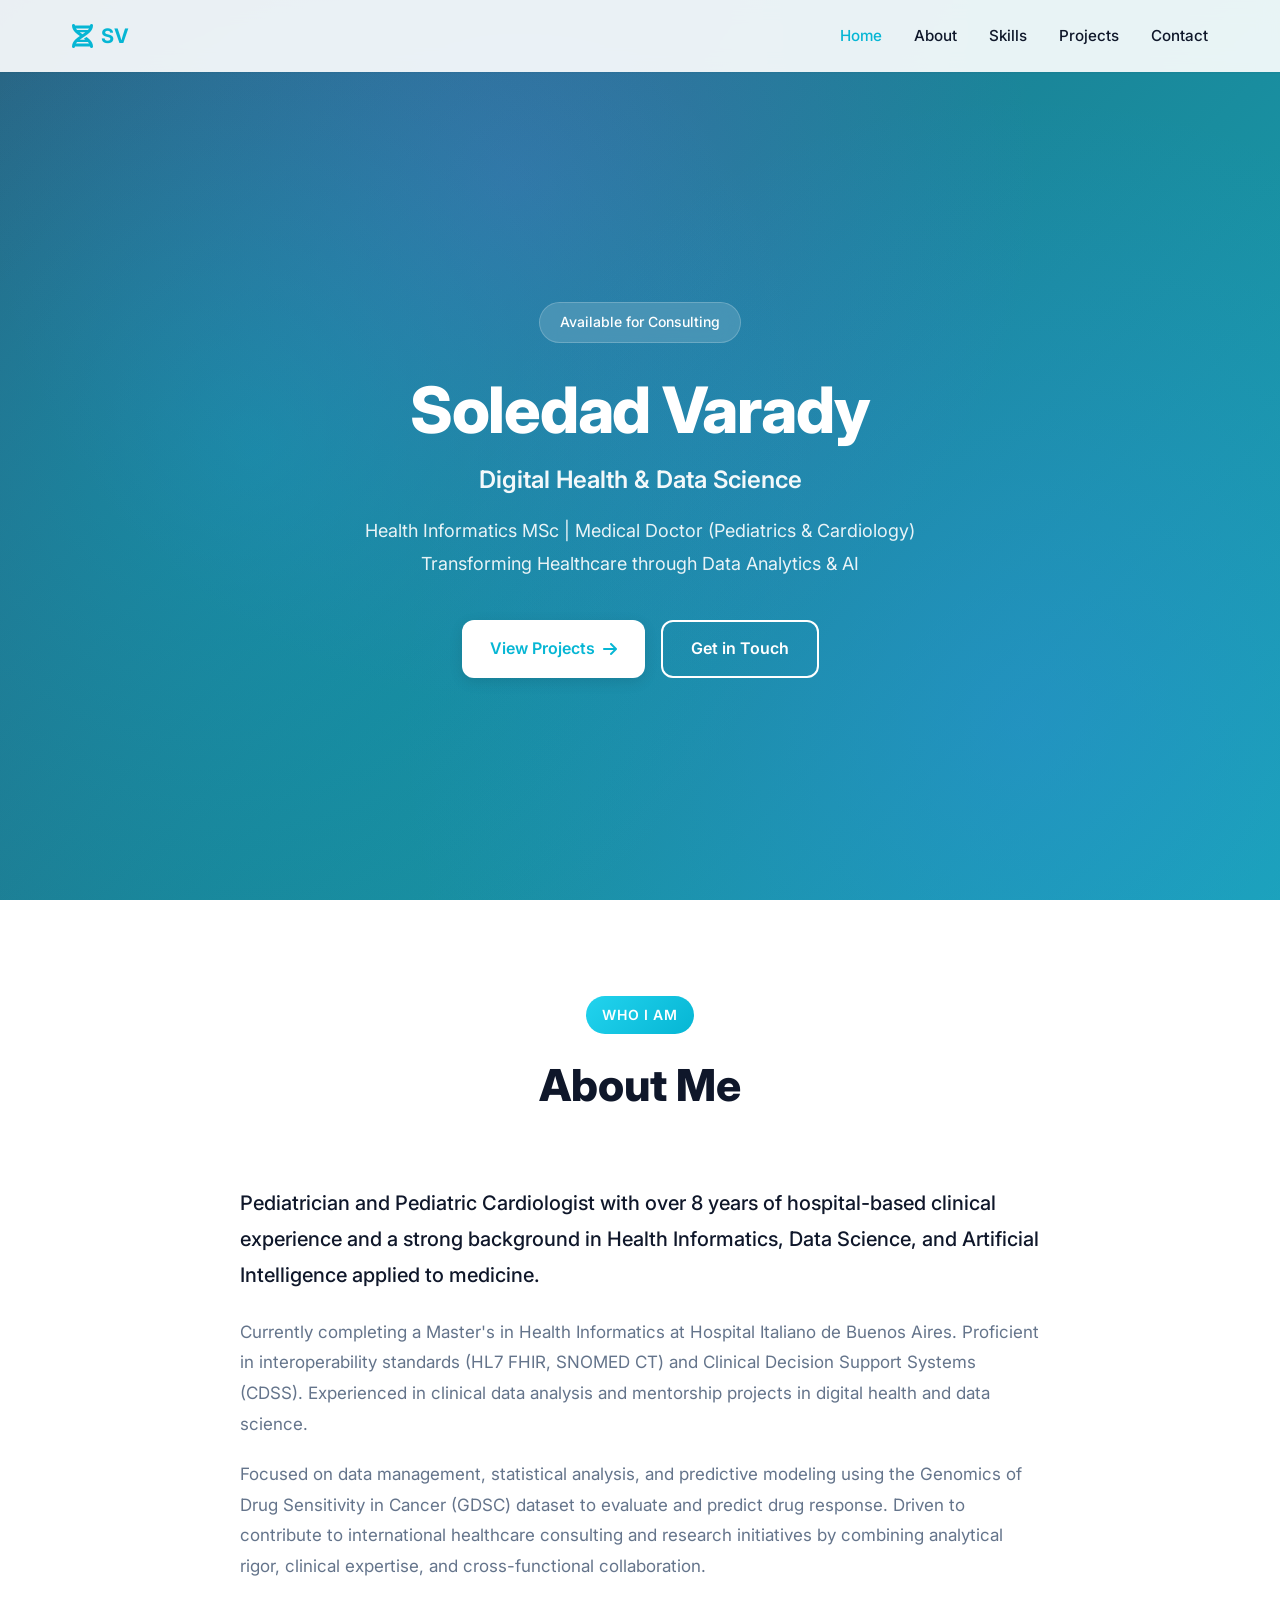
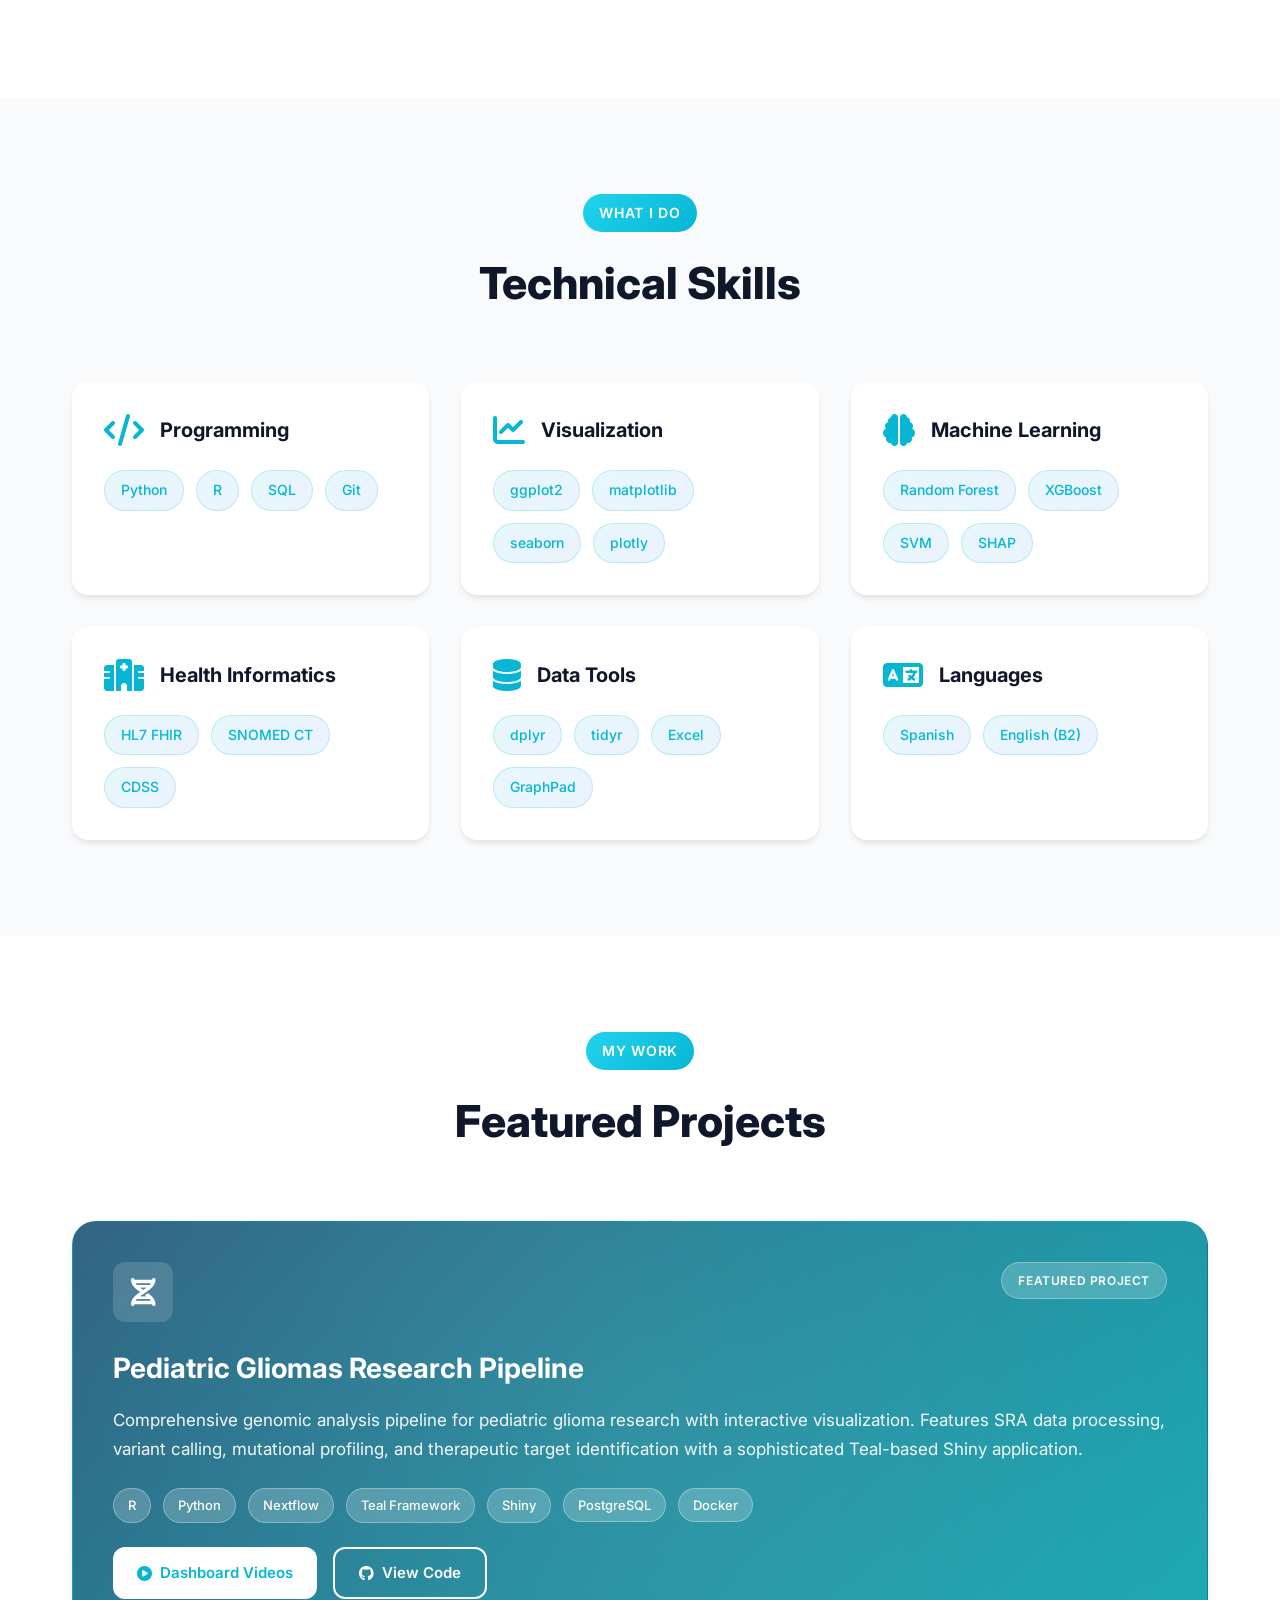
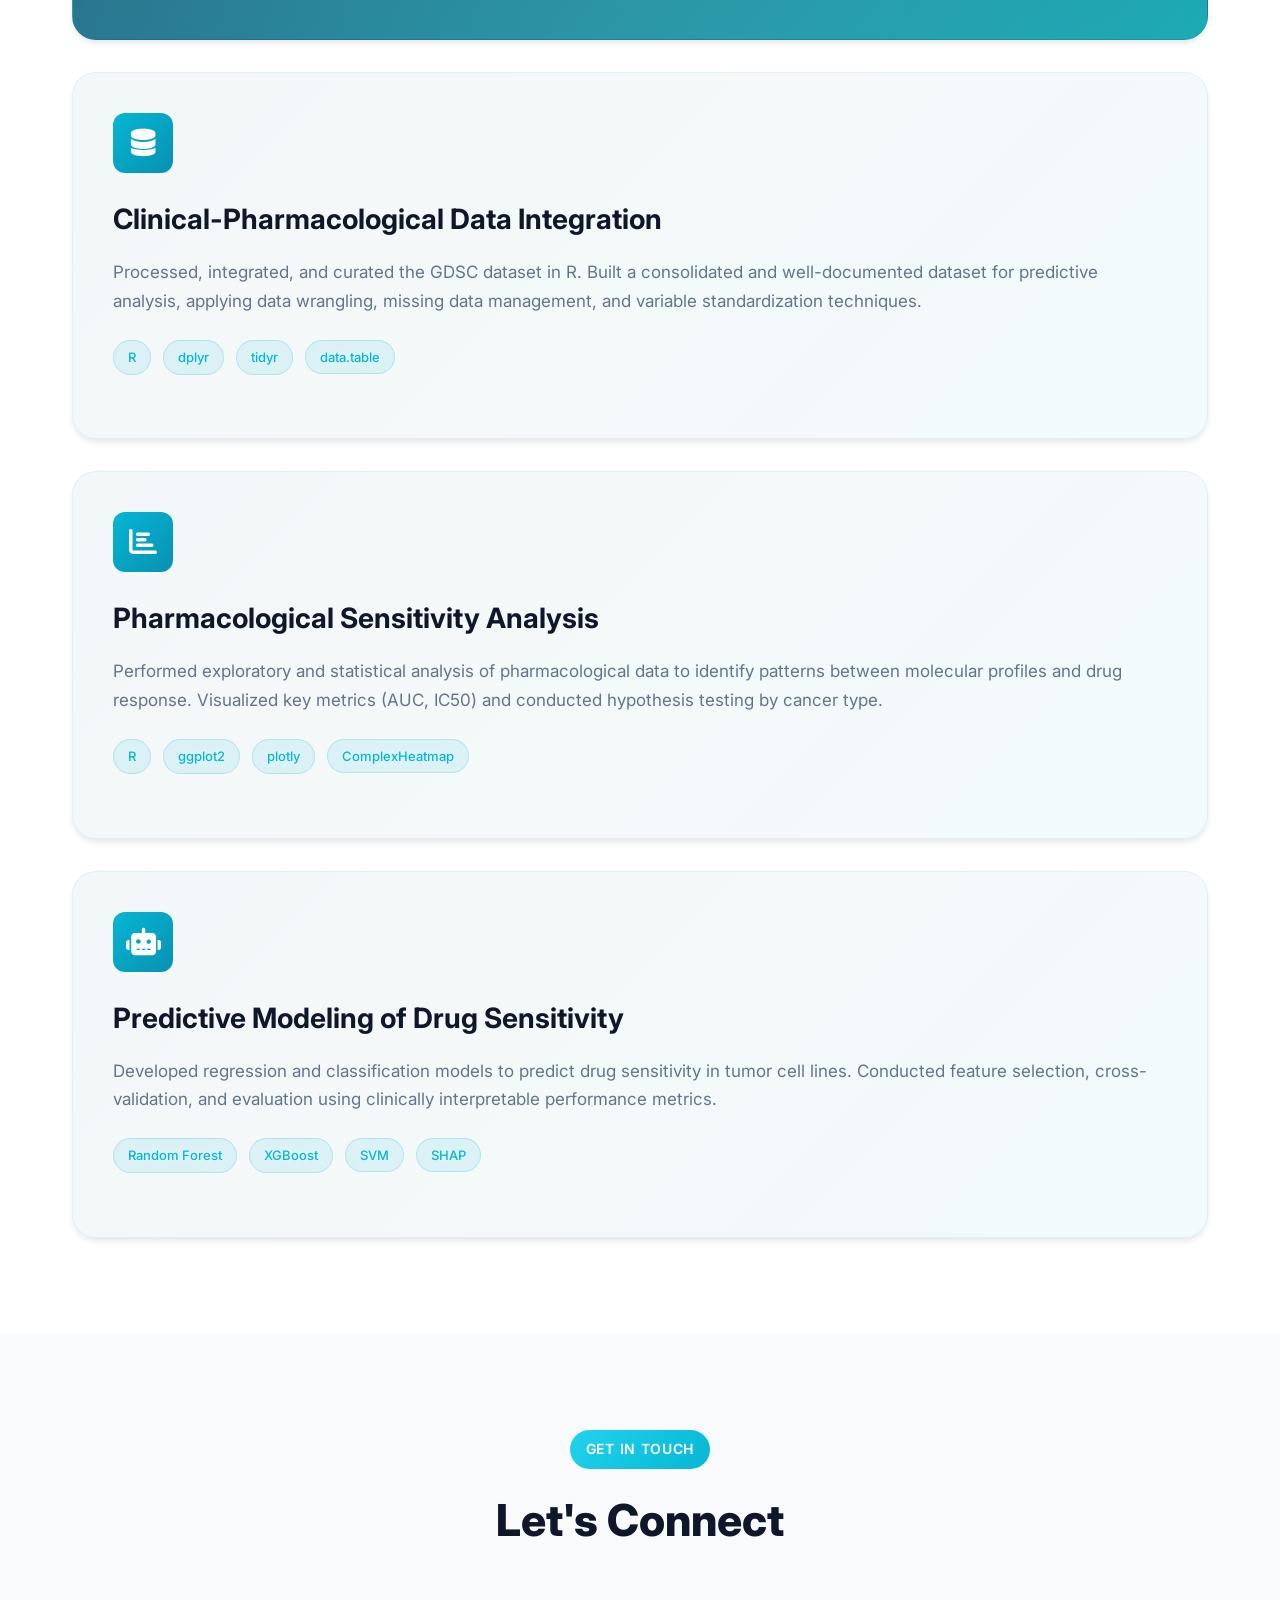
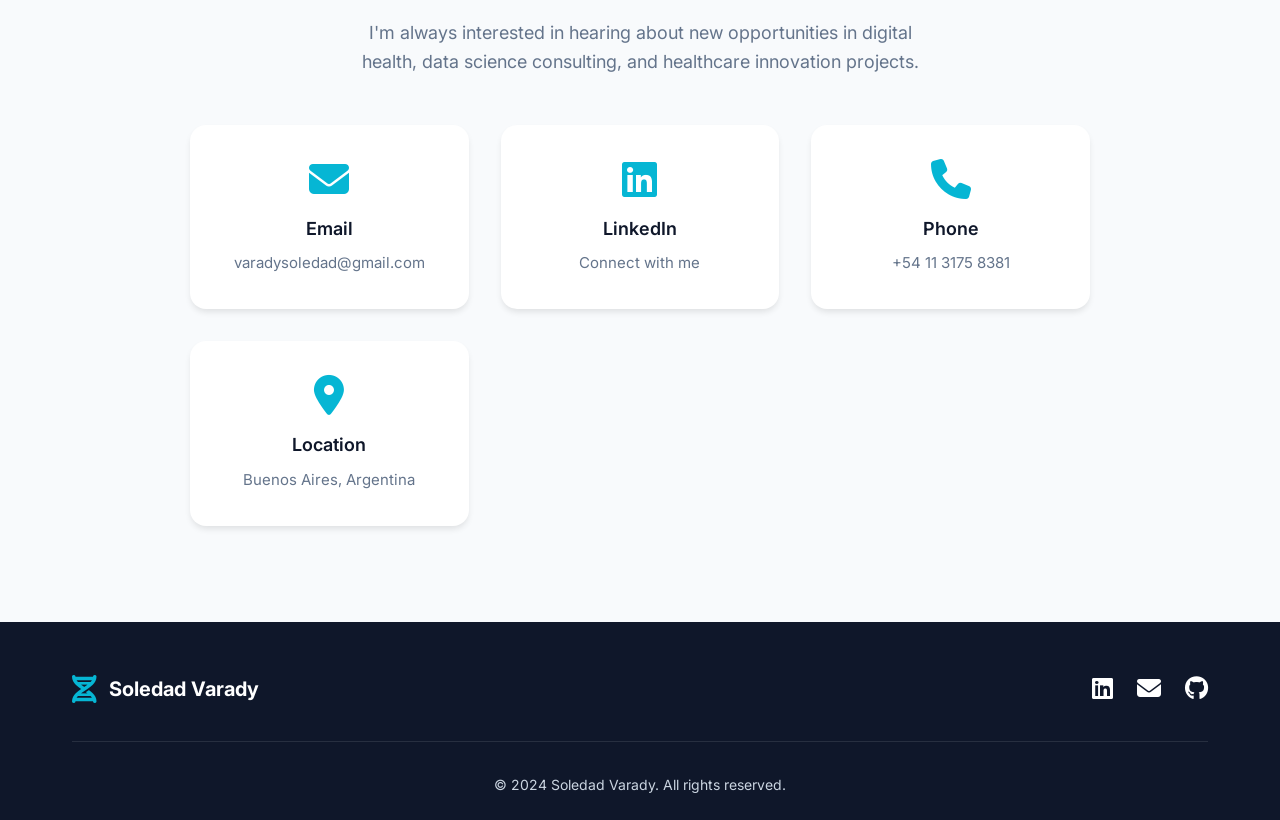
==== index.html @ b9ec0b23 "Add files via upload" ====
<!DOCTYPE html>
<html lang="es">
<head>
    <meta charset="UTF-8">
    <meta name="viewport" content="width=device-width, initial-scale=1.0">
    <title>Soledad Varady - Digital Health & Data Science</title>
    <link rel="stylesheet" href="styles.css">
    <link rel="stylesheet" href="https://cdnjs.cloudflare.com/ajax/libs/font-awesome/6.4.0/css/all.min.css">
    <link rel="preconnect" href="https://fonts.googleapis.com">
    <link rel="preconnect" href="https://fonts.gstatic.com" crossorigin>
    <link href="https://fonts.googleapis.com/css2?family=Inter:wght@300;400;500;600;700;800&display=swap" rel="stylesheet">
</head>
<body>
    <!-- Navigation -->
    <nav class="navbar">
        <div class="container">
            <div class="nav-brand">
                <i class="fas fa-dna"></i>
                <span>SV</span>
            </div>
            <div class="nav-menu">
                <a href="#home">Home</a>
                <a href="#about">About</a>
                <a href="#skills">Skills</a>
                <a href="#projects">Projects</a>
                <a href="#contact">Contact</a>
            </div>
        </div>
    </nav>

    <!-- Hero Section -->
    <section id="home" class="hero">
        <div class="hero-background"></div>
        <div class="container">
            <div class="hero-content">
                <div class="hero-badge">
                    <span>Available for Consulting</span>
                </div>
                <h1 class="hero-title">Soledad Varady</h1>
                <h2 class="hero-subtitle">Digital Health & Data Science</h2>
                <p class="hero-description">
                    Health Informatics MSc | Medical Doctor (Pediatrics & Cardiology)<br>
                    Transforming Healthcare through Data Analytics & AI
                </p>
                <div class="hero-buttons">
                    <a href="#projects" class="btn btn-primary">
                        View Projects
                        <i class="fas fa-arrow-right"></i>
                    </a>
                    <a href="#contact" class="btn btn-outline">
                        Get in Touch
                    </a>
                </div>
            </div>
        </div>
    </section>

    <!-- About Section -->
    <section id="about" class="section about-section">
        <div class="container">
            <div class="section-header">
                <span class="section-tag">Who I Am</span>
                <h2 class="section-title">About Me</h2>
            </div>
            <div class="about-content">
                <p class="lead">
                    Pediatrician and Pediatric Cardiologist with over 8 years of hospital-based clinical experience and a strong background in Health Informatics, Data Science, and Artificial Intelligence applied to medicine.
                </p>
                <p>
                    Currently completing a Master's in Health Informatics at Hospital Italiano de Buenos Aires. Proficient in interoperability standards (HL7 FHIR, SNOMED CT) and Clinical Decision Support Systems (CDSS). Experienced in clinical data analysis and mentorship projects in digital health and data science.
                </p>
                <p>
                    Focused on data management, statistical analysis, and predictive modeling using the Genomics of Drug Sensitivity in Cancer (GDSC) dataset to evaluate and predict drug response. Driven to contribute to international healthcare consulting and research initiatives by combining analytical rigor, clinical expertise, and cross-functional collaboration.
                </p>
            </div>
        </div>
    </section>

    <!-- Skills Section -->
    <section id="skills" class="section skills-section">
        <div class="container">
            <div class="section-header">
                <span class="section-tag">What I Do</span>
                <h2 class="section-title">Technical Skills</h2>
            </div>
            <div class="skills-grid">
                <div class="skill-category">
                    <div class="category-header">
                        <i class="fas fa-code"></i>
                        <h3>Programming</h3>
                    </div>
                    <div class="skill-tags">
                        <span class="skill-tag">Python</span>
                        <span class="skill-tag">R</span>
                        <span class="skill-tag">SQL</span>
                        <span class="skill-tag">Git</span>
                    </div>
                </div>
                <div class="skill-category">
                    <div class="category-header">
                        <i class="fas fa-chart-line"></i>
                        <h3>Visualization</h3>
                    </div>
                    <div class="skill-tags">
                        <span class="skill-tag">ggplot2</span>
                        <span class="skill-tag">matplotlib</span>
                        <span class="skill-tag">seaborn</span>
                        <span class="skill-tag">plotly</span>
                    </div>
                </div>
                <div class="skill-category">
                    <div class="category-header">
                        <i class="fas fa-brain"></i>
                        <h3>Machine Learning</h3>
                    </div>
                    <div class="skill-tags">
                        <span class="skill-tag">Random Forest</span>
                        <span class="skill-tag">XGBoost</span>
                        <span class="skill-tag">SVM</span>
                        <span class="skill-tag">SHAP</span>
                    </div>
                </div>
                <div class="skill-category">
                    <div class="category-header">
                        <i class="fas fa-hospital"></i>
                        <h3>Health Informatics</h3>
                    </div>
                    <div class="skill-tags">
                        <span class="skill-tag">HL7 FHIR</span>
                        <span class="skill-tag">SNOMED CT</span>
                        <span class="skill-tag">CDSS</span>
                    </div>
                </div>
                <div class="skill-category">
                    <div class="category-header">
                        <i class="fas fa-database"></i>
                        <h3>Data Tools</h3>
                    </div>
                    <div class="skill-tags">
                        <span class="skill-tag">dplyr</span>
                        <span class="skill-tag">tidyr</span>
                        <span class="skill-tag">Excel</span>
                        <span class="skill-tag">GraphPad</span>
                    </div>
                </div>
                <div class="skill-category">
                    <div class="category-header">
                        <i class="fas fa-language"></i>
                        <h3>Languages</h3>
                    </div>
                    <div class="skill-tags">
                        <span class="skill-tag">Spanish</span>
                        <span class="skill-tag">English (B2)</span>
                    </div>
                </div>
            </div>
        </div>
    </section>

    <!-- Projects Section -->
    <section id="projects" class="section projects-section">
        <div class="container">
            <div class="section-header">
                <span class="section-tag">My Work</span>
                <h2 class="section-title">Featured Projects</h2>
            </div>
            <div class="projects-container">
                <!-- Project 1: Featured -->
                <div class="project-card featured">
                    <div class="project-header">
                        <div class="project-icon">
                            <i class="fas fa-dna"></i>
                        </div>
                        <span class="project-badge">Featured Project</span>
                    </div>
                    <h3 class="project-title">Pediatric Gliomas Research Pipeline</h3>
                    <p class="project-description">
                        Comprehensive genomic analysis pipeline for pediatric glioma research with interactive visualization. Features SRA data processing, variant calling, mutational profiling, and therapeutic target identification with a sophisticated Teal-based Shiny application.
                    </p>
                    <div class="project-tech">
                        <span class="tech-tag">R</span>
                        <span class="tech-tag">Python</span>
                        <span class="tech-tag">Nextflow</span>
                        <span class="tech-tag">Teal Framework</span>
                        <span class="tech-tag">Shiny</span>
                        <span class="tech-tag">PostgreSQL</span>
                        <span class="tech-tag">Docker</span>
                    </div>
                    <div class="project-actions">
                        <a href="#" class="project-btn primary">
                            <i class="fas fa-play-circle"></i>
                            Dashboard Videos
                        </a>
                        <a href="#" class="project-btn secondary">
                            <i class="fab fa-github"></i>
                            View Code
                        </a>
                    </div>
                </div>

                <!-- Project 2 -->
                <div class="project-card">
                    <div class="project-header">
                        <div class="project-icon">
                            <i class="fas fa-database"></i>
                        </div>
                    </div>
                    <h3 class="project-title">Clinical-Pharmacological Data Integration</h3>
                    <p class="project-description">
                        Processed, integrated, and curated the GDSC dataset in R. Built a consolidated and well-documented dataset for predictive analysis, applying data wrangling, missing data management, and variable standardization techniques.
                    </p>
                    <div class="project-tech">
                        <span class="tech-tag">R</span>
                        <span class="tech-tag">dplyr</span>
                        <span class="tech-tag">tidyr</span>
                        <span class="tech-tag">data.table</span>
                    </div>
                </div>

                <!-- Project 3 -->
                <div class="project-card">
                    <div class="project-header">
                        <div class="project-icon">
                            <i class="fas fa-chart-bar"></i>
                        </div>
                    </div>
                    <h3 class="project-title">Pharmacological Sensitivity Analysis</h3>
                    <p class="project-description">
                        Performed exploratory and statistical analysis of pharmacological data to identify patterns between molecular profiles and drug response. Visualized key metrics (AUC, IC50) and conducted hypothesis testing by cancer type.
                    </p>
                    <div class="project-tech">
                        <span class="tech-tag">R</span>
                        <span class="tech-tag">ggplot2</span>
                        <span class="tech-tag">plotly</span>
                        <span class="tech-tag">ComplexHeatmap</span>
                    </div>
                </div>

                <!-- Project 4 -->
                <div class="project-card">
                    <div class="project-header">
                        <div class="project-icon">
                            <i class="fas fa-robot"></i>
                        </div>
                    </div>
                    <h3 class="project-title">Predictive Modeling of Drug Sensitivity</h3>
                    <p class="project-description">
                        Developed regression and classification models to predict drug sensitivity in tumor cell lines. Conducted feature selection, cross-validation, and evaluation using clinically interpretable performance metrics.
                    </p>
                    <div class="project-tech">
                        <span class="tech-tag">Random Forest</span>
                        <span class="tech-tag">XGBoost</span>
                        <span class="tech-tag">SVM</span>
                        <span class="tech-tag">SHAP</span>
                    </div>
                </div>
            </div>
        </div>
    </section>

    <!-- Contact Section -->
    <section id="contact" class="section contact-section">
        <div class="container">
            <div class="section-header">
                <span class="section-tag">Get In Touch</span>
                <h2 class="section-title">Let's Connect</h2>
            </div>
            <div class="contact-content">
                <p class="contact-intro">
                    I'm always interested in hearing about new opportunities in digital health, data science consulting, and healthcare innovation projects.
                </p>
                <div class="contact-grid">
                    <a href="mailto:varadysoledad@gmail.com" class="contact-card">
                        <i class="fas fa-envelope"></i>
                        <h3>Email</h3>
                        <p>varadysoledad@gmail.com</p>
                    </a>
                    <a href="https://www.linkedin.com/in/soledad-varady-9620a8216" target="_blank" class="contact-card">
                        <i class="fab fa-linkedin"></i>
                        <h3>LinkedIn</h3>
                        <p>Connect with me</p>
                    </a>
                    <div class="contact-card">
                        <i class="fas fa-phone"></i>
                        <h3>Phone</h3>
                        <p>+54 11 3175 8381</p>
                    </div>
                    <div class="contact-card">
                        <i class="fas fa-map-marker-alt"></i>
                        <h3>Location</h3>
                        <p>Buenos Aires, Argentina</p>
                    </div>
                </div>
            </div>
        </div>
    </section>

    <!-- Footer -->
    <footer class="footer">
        <div class="container">
            <div class="footer-content">
                <div class="footer-brand">
                    <i class="fas fa-dna"></i>
                    <span>Soledad Varady</span>
                </div>
                <div class="footer-links">
                    <a href="https://www.linkedin.com/in/soledad-varady-9620a8216" target="_blank"><i class="fab fa-linkedin"></i></a>
                    <a href="mailto:varadysoledad@gmail.com"><i class="fas fa-envelope"></i></a>
                    <a href="https://github.com/svarady" target="_blank"><i class="fab fa-github"></i></a>
                </div>
            </div>
            <p class="footer-text">&copy; 2024 Soledad Varady. All rights reserved.</p>
        </div>
    </footer>

    <script src="script.js"></script>
</body>
</html>
---- styles.css ----
/* Modern Portfolio Styles - Tech Colors */

* {
    margin: 0;
    padding: 0;
    box-sizing: border-box;
}

:root {
    /* Modern Tech Colors - Teal/Cyan theme */
    --primary: #06b6d4;
    --primary-dark: #0891b2;
    --primary-light: #22d3ee;
    --secondary: #3b82f6;
    --accent: #8b5cf6;
    
    /* Neutrals */
    --bg-primary: #0f172a;
    --bg-secondary: #1e293b;
    --bg-card: #1e293b;
    --bg-light: #f8fafc;
    --text-primary: #0f172a;
    --text-secondary: #64748b;
    --text-light: #cbd5e1;
    --white: #ffffff;
    
    /* Shadows */
    --shadow-sm: 0 1px 2px rgba(0, 0, 0, 0.05);
    --shadow-md: 0 4px 6px -1px rgba(0, 0, 0, 0.1);
    --shadow-lg: 0 10px 15px -3px rgba(0, 0, 0, 0.1);
    --shadow-xl: 0 20px 25px -5px rgba(0, 0, 0, 0.1);
    
    /* Spacing */
    --spacing-xs: 0.5rem;
    --spacing-sm: 1rem;
    --spacing-md: 1.5rem;
    --spacing-lg: 2rem;
    --spacing-xl: 3rem;
    
    /* Border radius */
    --radius-sm: 0.5rem;
    --radius-md: 0.75rem;
    --radius-lg: 1rem;
    --radius-xl: 1.5rem;
}

body {
    font-family: 'Inter', -apple-system, BlinkMacSystemFont, 'Segoe UI', sans-serif;
    line-height: 1.6;
    color: var(--text-primary);
    background: var(--bg-light);
    overflow-x: hidden;
}

.container {
    max-width: 1200px;
    margin: 0 auto;
    padding: 0 var(--spacing-lg);
}

/* Navigation */
.navbar {
    position: fixed;
    top: 0;
    width: 100%;
    background: rgba(255, 255, 255, 0.9);
    backdrop-filter: blur(10px);
    z-index: 1000;
    box-shadow: var(--shadow-sm);
    transition: all 0.3s ease;
}

.navbar .container {
    display: flex;
    justify-content: space-between;
    align-items: center;
    padding: 1.25rem var(--spacing-lg);
}

.nav-brand {
    display: flex;
    align-items: center;
    gap: 0.5rem;
    font-weight: 700;
    font-size: 1.25rem;
    color: var(--primary);
}

.nav-brand i {
    font-size: 1.5rem;
}

.nav-menu {
    display: flex;
    gap: 2rem;
}

.nav-menu a {
    color: var(--text-primary);
    text-decoration: none;
    font-weight: 500;
    font-size: 0.95rem;
    transition: color 0.3s ease;
    position: relative;
}

.nav-menu a::after {
    content: '';
    position: absolute;
    bottom: -5px;
    left: 0;
    width: 0;
    height: 2px;
    background: var(--primary);
    transition: width 0.3s ease;
}

.nav-menu a:hover {
    color: var(--primary);
}

.nav-menu a:hover::after {
    width: 100%;
}

/* Hero Section */
.hero {
    min-height: 100vh;
    display: flex;
    align-items: center;
    position: relative;
    padding-top: 80px;
    background: linear-gradient(135deg, #2c5f7f 0%, #1a8599 50%, #16a8b3 100%);
    overflow: hidden;
}

.hero-background {
    position: absolute;
    top: 0;
    left: 0;
    width: 100%;
    height: 100%;
    background: 
        radial-gradient(circle at 20% 50%, rgba(6, 182, 212, 0.3) 0%, transparent 50%),
        radial-gradient(circle at 80% 80%, rgba(59, 130, 246, 0.3) 0%, transparent 50%),
        radial-gradient(circle at 40% 20%, rgba(139, 92, 246, 0.2) 0%, transparent 50%);
    animation: pulse 8s ease-in-out infinite;
}

@keyframes pulse {
    0%, 100% { opacity: 1; }
    50% { opacity: 0.8; }
}

.hero-content {
    position: relative;
    z-index: 1;
    text-align: center;
    color: white;
    max-width: 800px;
    margin: 0 auto;
}

.hero-badge {
    display: inline-flex;
    align-items: center;
    gap: 0.5rem;
    padding: 0.5rem 1.25rem;
    background: rgba(255, 255, 255, 0.15);
    backdrop-filter: blur(10px);
    border-radius: 50px;
    font-size: 0.875rem;
    font-weight: 500;
    margin-bottom: 2rem;
    border: 1px solid rgba(255, 255, 255, 0.2);
}

.hero-title {
    font-size: 4rem;
    font-weight: 800;
    margin-bottom: 1rem;
    letter-spacing: -0.02em;
    line-height: 1.1;
}

.hero-subtitle {
    font-size: 1.5rem;
    font-weight: 600;
    margin-bottom: 1rem;
    opacity: 0.95;
}

.hero-description {
    font-size: 1.125rem;
    line-height: 1.8;
    margin-bottom: 2.5rem;
    opacity: 0.9;
}

.hero-buttons {
    display: flex;
    gap: 1rem;
    justify-content: center;
    flex-wrap: wrap;
}

.btn {
    display: inline-flex;
    align-items: center;
    gap: 0.5rem;
    padding: 0.875rem 1.75rem;
    border-radius: var(--radius-md);
    font-weight: 600;
    text-decoration: none;
    transition: all 0.3s ease;
    font-size: 1rem;
}

.btn-primary {
    background: white;
    color: var(--primary);
    box-shadow: 0 4px 14px rgba(0, 0, 0, 0.1);
}

.btn-primary:hover {
    transform: translateY(-2px);
    box-shadow: 0 6px 20px rgba(0, 0, 0, 0.15);
}

.btn-outline {
    background: transparent;
    color: white;
    border: 2px solid white;
}

.btn-outline:hover {
    background: white;
    color: var(--primary);
}

/* Section Styles */
.section {
    padding: 6rem 0;
}

.section-header {
    text-align: center;
    margin-bottom: 4rem;
}

.section-tag {
    display: inline-block;
    padding: 0.5rem 1rem;
    background: linear-gradient(135deg, var(--primary-light), var(--primary));
    color: white;
    border-radius: 50px;
    font-size: 0.875rem;
    font-weight: 600;
    margin-bottom: 1rem;
    text-transform: uppercase;
    letter-spacing: 0.05em;
}

.section-title {
    font-size: 2.75rem;
    font-weight: 800;
    color: var(--text-primary);
    margin-bottom: 1rem;
}

/* About Section */
.about-section {
    background: white;
}

.about-content {
    max-width: 800px;
    margin: 0 auto;
}

.about-content .lead {
    font-size: 1.25rem;
    font-weight: 500;
    color: var(--text-primary);
    margin-bottom: 1.5rem;
    line-height: 1.8;
}

.about-content p {
    font-size: 1.0625rem;
    color: var(--text-secondary);
    margin-bottom: 1.25rem;
    line-height: 1.8;
}

/* Skills Section */
.skills-section {
    background: var(--bg-light);
}

.skills-grid {
    display: grid;
    grid-template-columns: repeat(auto-fit, minmax(300px, 1fr));
    gap: 2rem;
}

.skill-category {
    background: white;
    padding: 2rem;
    border-radius: var(--radius-lg);
    box-shadow: var(--shadow-md);
    transition: transform 0.3s ease, box-shadow 0.3s ease;
}

.skill-category:hover {
    transform: translateY(-5px);
    box-shadow: var(--shadow-xl);
}

.category-header {
    display: flex;
    align-items: center;
    gap: 1rem;
    margin-bottom: 1.5rem;
}

.category-header i {
    font-size: 2rem;
    color: var(--primary);
}

.category-header h3 {
    font-size: 1.25rem;
    font-weight: 700;
    color: var(--text-primary);
}

.skill-tags {
    display: flex;
    flex-wrap: wrap;
    gap: 0.75rem;
}

.skill-tag {
    padding: 0.5rem 1rem;
    background: linear-gradient(135deg, rgba(6, 182, 212, 0.1), rgba(59, 130, 246, 0.1));
    color: var(--primary);
    border-radius: 50px;
    font-size: 0.875rem;
    font-weight: 500;
    border: 1px solid rgba(6, 182, 212, 0.2);
    transition: all 0.3s ease;
}

.skill-tag:hover {
    background: var(--primary);
    color: white;
    transform: translateY(-2px);
}

/* Projects Section */
.projects-section {
    background: white;
}

.projects-container {
    display: grid;
    gap: 2rem;
}

.project-card {
    background: linear-gradient(135deg, rgba(44, 95, 127, 0.05), rgba(22, 168, 179, 0.05));
    border-radius: var(--radius-xl);
    padding: 2.5rem;
    box-shadow: var(--shadow-md);
    transition: all 0.3s ease;
    border: 1px solid rgba(6, 182, 212, 0.1);
}

.project-card:hover {
    transform: translateY(-5px);
    box-shadow: var(--shadow-xl);
    border-color: var(--primary);
}

.project-card.featured {
    background: linear-gradient(135deg, #2c5f7f 0%, #1a8599 50%, #16a8b3 100%);
    color: white;
    position: relative;
    overflow: hidden;
}

.project-card.featured::before {
    content: '';
    position: absolute;
    top: -50%;
    right: -50%;
    width: 200%;
    height: 200%;
    background: radial-gradient(circle, rgba(255, 255, 255, 0.1) 0%, transparent 70%);
    animation: rotate 20s linear infinite;
}

@keyframes rotate {
    from { transform: rotate(0deg); }
    to { transform: rotate(360deg); }
}

.project-header {
    display: flex;
    justify-content: space-between;
    align-items: flex-start;
    margin-bottom: 1.5rem;
    position: relative;
    z-index: 1;
}

.project-icon {
    width: 60px;
    height: 60px;
    display: flex;
    align-items: center;
    justify-content: center;
    background: rgba(255, 255, 255, 0.15);
    backdrop-filter: blur(10px);
    border-radius: var(--radius-md);
    font-size: 1.75rem;
    color: white;
}

.project-card:not(.featured) .project-icon {
    background: linear-gradient(135deg, var(--primary), var(--primary-dark));
}

.project-badge {
    padding: 0.5rem 1rem;
    background: rgba(255, 255, 255, 0.2);
    backdrop-filter: blur(10px);
    border-radius: 50px;
    font-size: 0.75rem;
    font-weight: 600;
    text-transform: uppercase;
    letter-spacing: 0.05em;
    border: 1px solid rgba(255, 255, 255, 0.3);
}

.project-title {
    font-size: 1.75rem;
    font-weight: 700;
    margin-bottom: 1rem;
    position: relative;
    z-index: 1;
}

.project-card:not(.featured) .project-title {
    color: var(--text-primary);
}

.project-description {
    font-size: 1.0625rem;
    line-height: 1.7;
    margin-bottom: 1.5rem;
    position: relative;
    z-index: 1;
}

.project-card:not(.featured) .project-description {
    color: var(--text-secondary);
}

.project-card.featured .project-description {
    opacity: 0.95;
}

.project-tech {
    display: flex;
    flex-wrap: wrap;
    gap: 0.75rem;
    margin-bottom: 1.5rem;
    position: relative;
    z-index: 1;
}

.tech-tag {
    padding: 0.375rem 0.875rem;
    background: rgba(255, 255, 255, 0.2);
    backdrop-filter: blur(10px);
    border-radius: 50px;
    font-size: 0.8125rem;
    font-weight: 500;
    border: 1px solid rgba(255, 255, 255, 0.3);
}

.project-card:not(.featured) .tech-tag {
    background: rgba(6, 182, 212, 0.1);
    color: var(--primary);
    border-color: rgba(6, 182, 212, 0.2);
}

.project-actions {
    display: flex;
    gap: 1rem;
    flex-wrap: wrap;
    position: relative;
    z-index: 1;
}

.project-btn {
    display: inline-flex;
    align-items: center;
    gap: 0.5rem;
    padding: 0.75rem 1.5rem;
    border-radius: var(--radius-md);
    font-weight: 600;
    text-decoration: none;
    transition: all 0.3s ease;
    font-size: 0.9375rem;
}

.project-btn.primary {
    background: white;
    color: var(--primary);
}

.project-btn.primary:hover {
    transform: translateY(-2px);
    box-shadow: 0 4px 12px rgba(0, 0, 0, 0.15);
}

.project-btn.secondary {
    background: transparent;
    color: white;
    border: 2px solid white;
}

.project-btn.secondary:hover {
    background: white;
    color: var(--primary);
}

/* Contact Section */
.contact-section {
    background: var(--bg-light);
}

.contact-intro {
    text-align: center;
    font-size: 1.125rem;
    color: var(--text-secondary);
    max-width: 600px;
    margin: 0 auto 3rem;
}

.contact-grid {
    display: grid;
    grid-template-columns: repeat(auto-fit, minmax(250px, 1fr));
    gap: 2rem;
    max-width: 900px;
    margin: 0 auto;
}

.contact-card {
    background: white;
    padding: 2rem;
    border-radius: var(--radius-lg);
    text-align: center;
    text-decoration: none;
    color: inherit;
    box-shadow: var(--shadow-md);
    transition: all 0.3s ease;
    border: 2px solid transparent;
}

.contact-card:hover {
    transform: translateY(-5px);
    box-shadow: var(--shadow-xl);
    border-color: var(--primary);
}

.contact-card i {
    font-size: 2.5rem;
    color: var(--primary);
    margin-bottom: 1rem;
}

.contact-card h3 {
    font-size: 1.125rem;
    font-weight: 600;
    margin-bottom: 0.5rem;
    color: var(--text-primary);
}

.contact-card p {
    color: var(--text-secondary);
    font-size: 0.9375rem;
}

/* Footer */
.footer {
    background: var(--bg-primary);
    color: white;
    padding: 3rem 0 1.5rem;
}

.footer-content {
    display: flex;
    justify-content: space-between;
    align-items: center;
    margin-bottom: 2rem;
    flex-wrap: wrap;
    gap: 2rem;
}

.footer-brand {
    display: flex;
    align-items: center;
    gap: 0.75rem;
    font-size: 1.25rem;
    font-weight: 700;
}

.footer-brand i {
    font-size: 1.75rem;
    color: var(--primary);
}

.footer-links {
    display: flex;
    gap: 1.5rem;
}

.footer-links a {
    color: white;
    font-size: 1.5rem;
    transition: all 0.3s ease;
}

.footer-links a:hover {
    color: var(--primary);
    transform: translateY(-2px);
}

.footer-text {
    text-align: center;
    padding-top: 2rem;
    border-top: 1px solid rgba(255, 255, 255, 0.1);
    color: var(--text-light);
    font-size: 0.875rem;
}

/* Responsive Design */
@media (max-width: 768px) {
    .hero-title {
        font-size: 2.5rem;
    }
    
    .hero-subtitle {
        font-size: 1.25rem;
    }
    
    .section-title {
        font-size: 2rem;
    }
    
    .nav-menu {
        display: none;
    }
    
    .skills-grid {
        grid-template-columns: 1fr;
    }
    
    .contact-grid {
        grid-template-columns: 1fr;
    }
    
    .footer-content {
        flex-direction: column;
        text-align: center;
    }
}

/* Smooth Scrolling */
html {
    scroll-behavior: smooth;
}

/* Animation */
@keyframes fadeInUp {
    from {
        opacity: 0;
        transform: translateY(30px);
    }
    to {
        opacity: 1;
        transform: translateY(0);
    }
}

.project-card,
.skill-category,
.contact-card {
    animation: fadeInUp 0.6s ease-out;
}
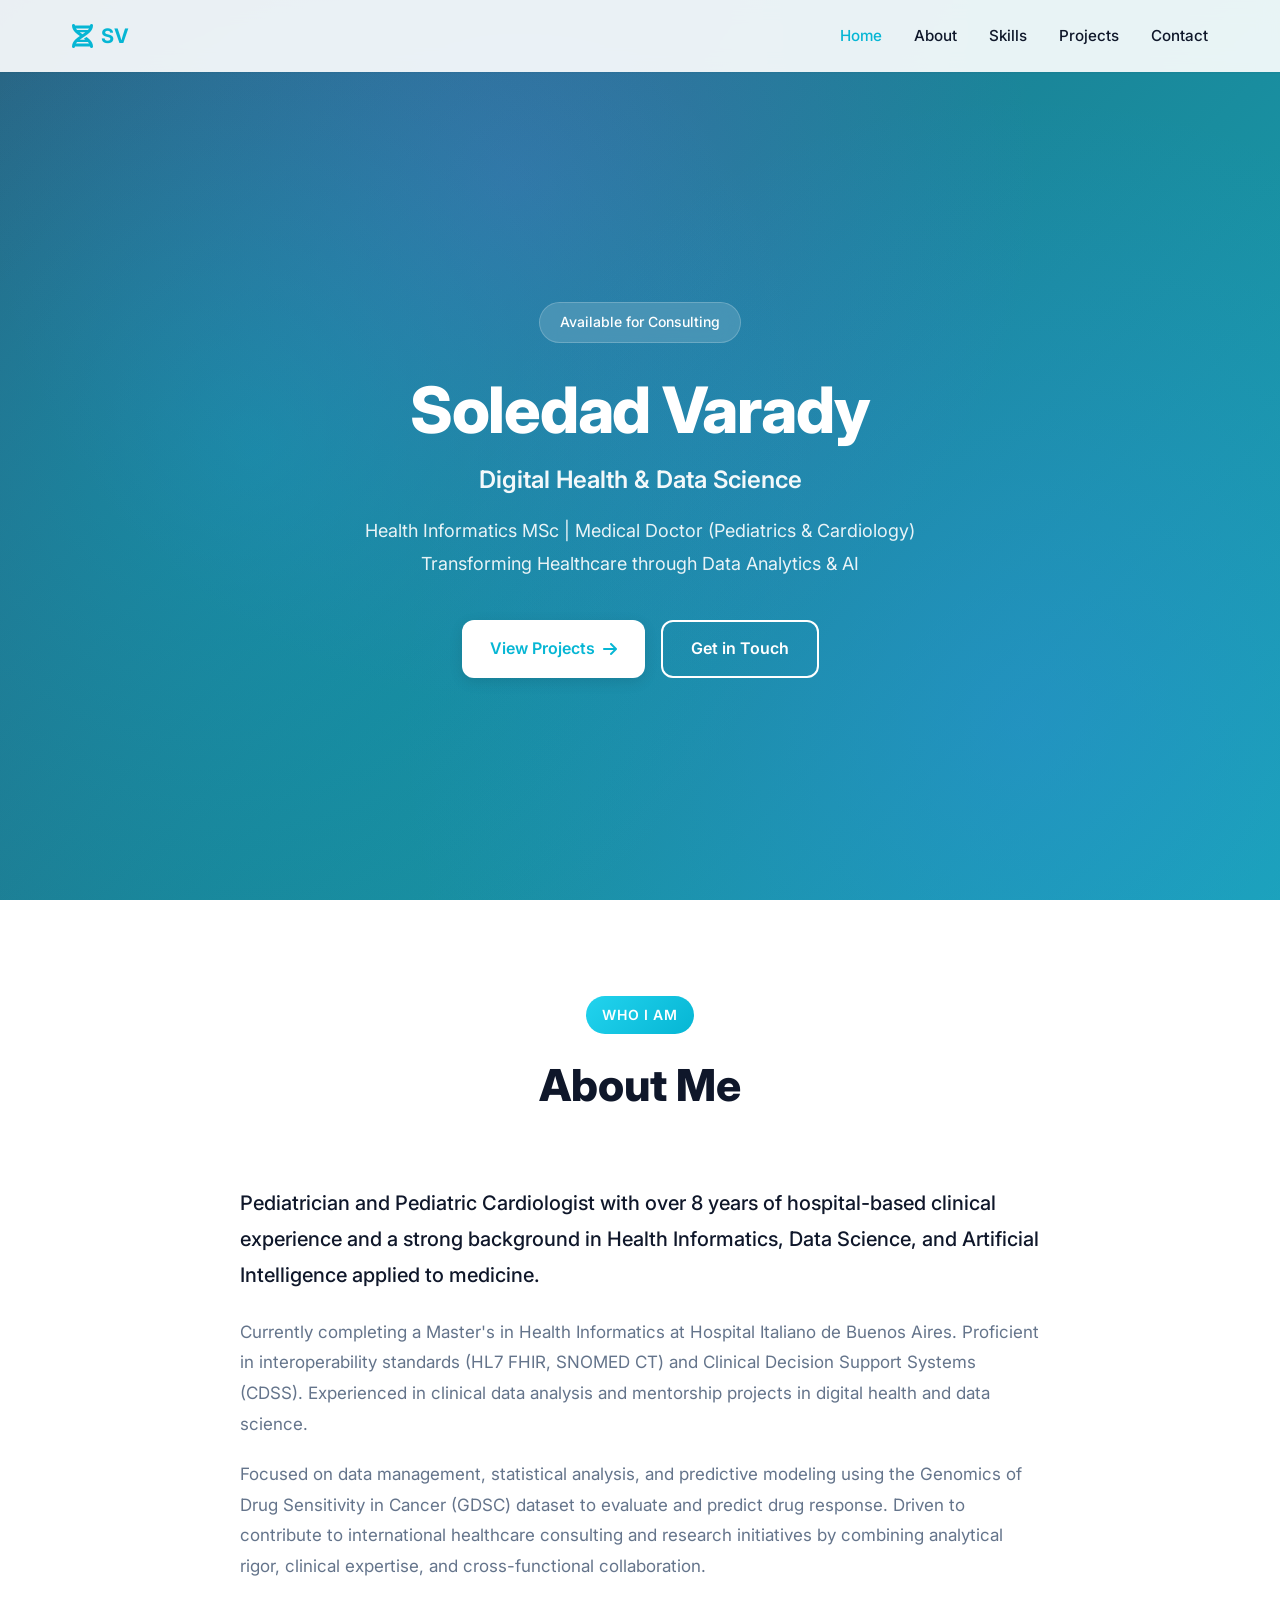
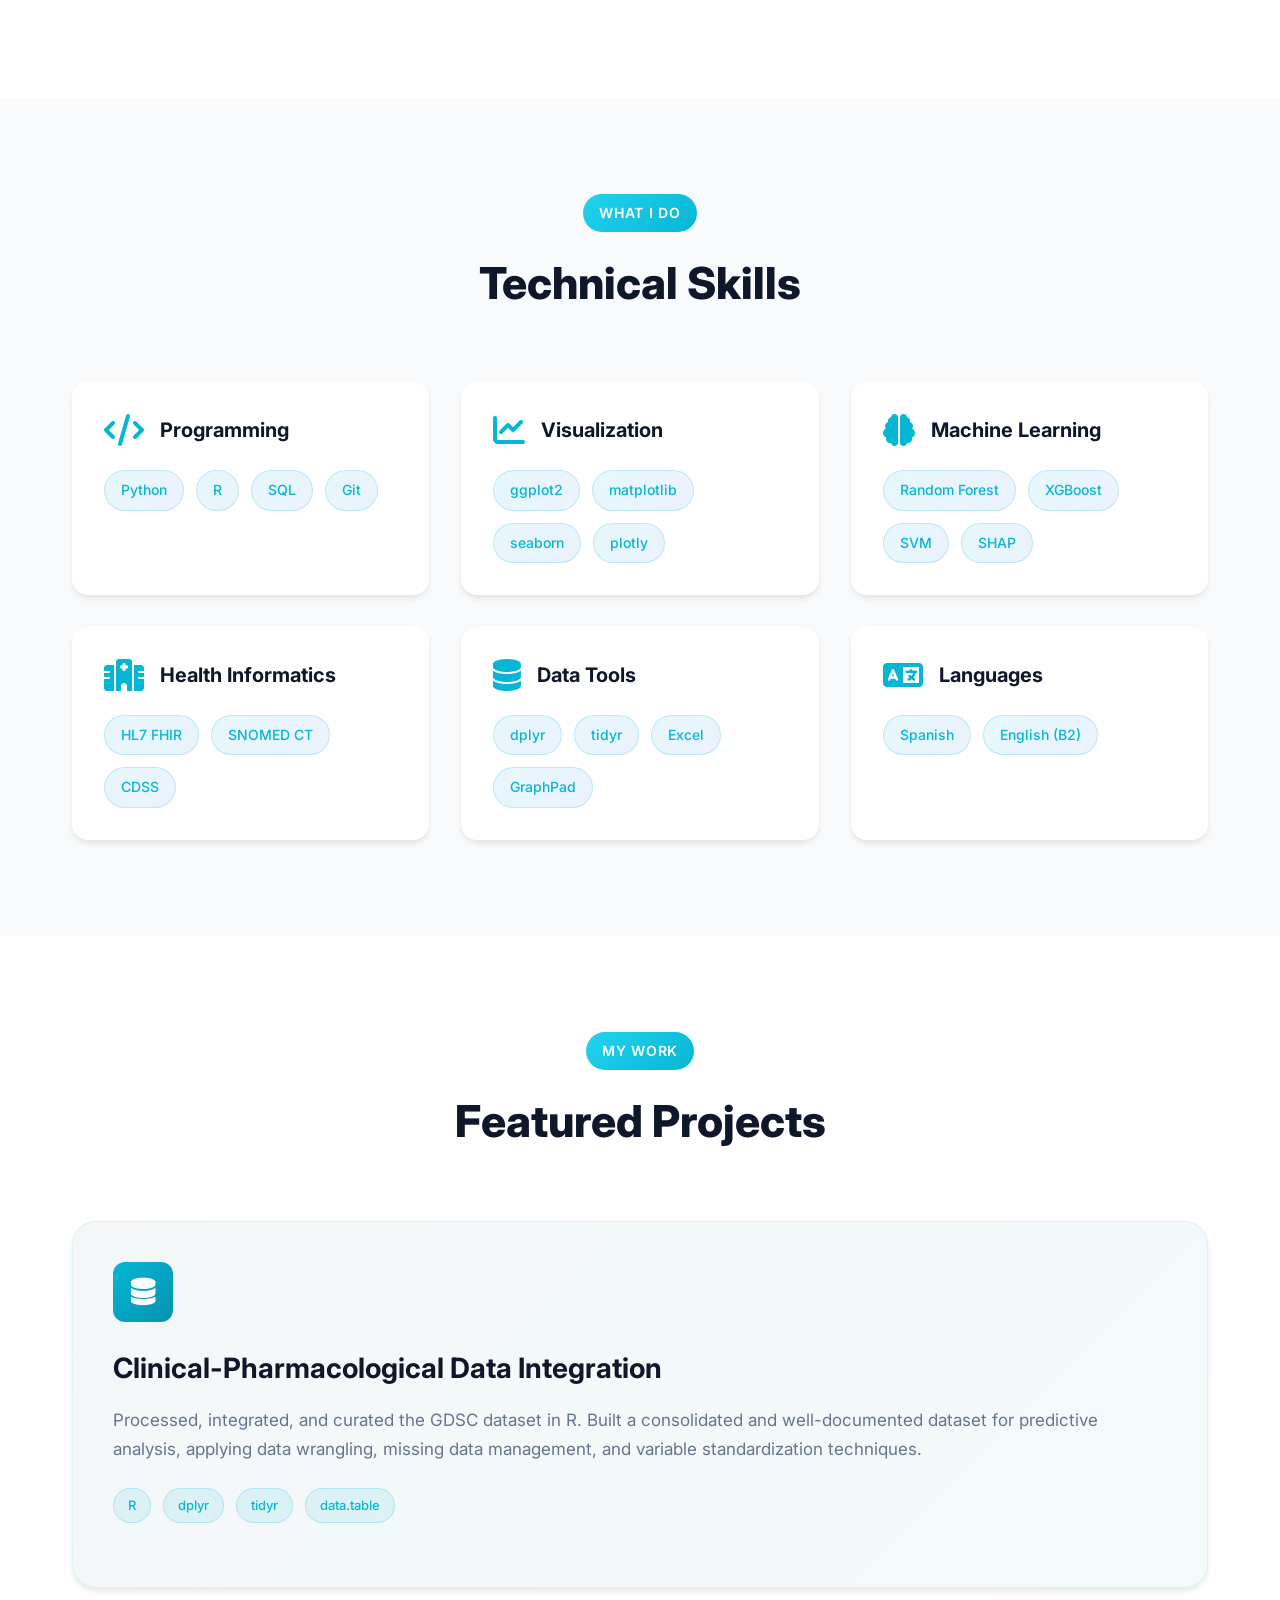
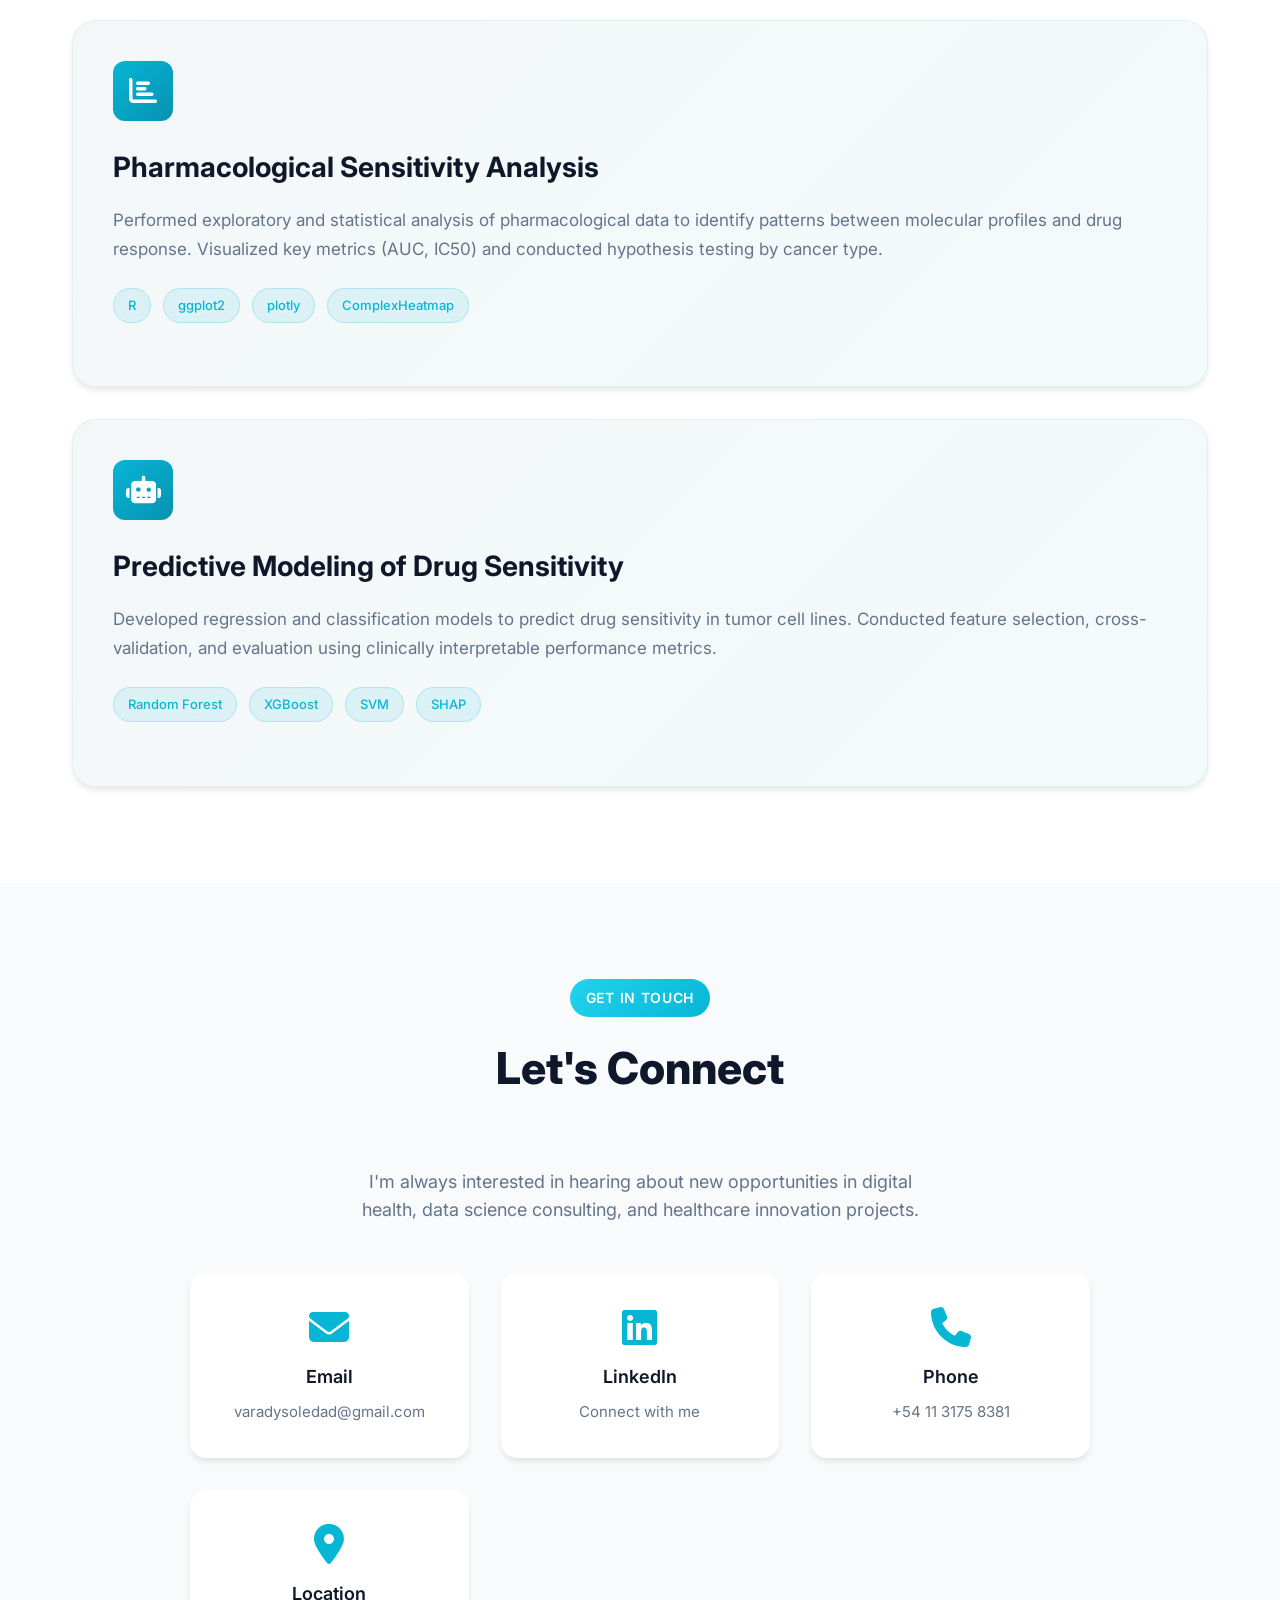
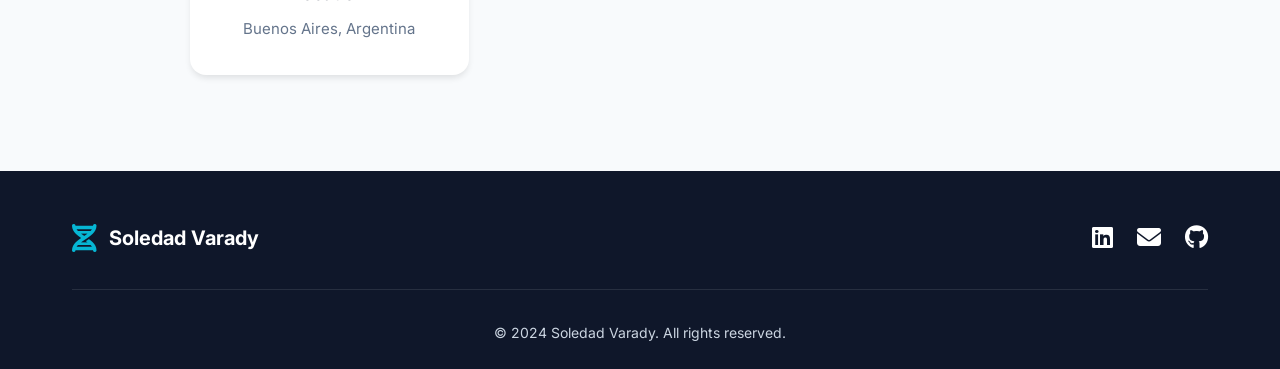
==== commit 212a885b: "Update index.html" ====
--- a/index.html
+++ b/index.html
@@ -165,39 +165,7 @@
                 <h2 class="section-title">Featured Projects</h2>
             </div>
             <div class="projects-container">
-                <!-- Project 1: Featured -->
-                <div class="project-card featured">
-                    <div class="project-header">
-                        <div class="project-icon">
-                            <i class="fas fa-dna"></i>
-                        </div>
-                        <span class="project-badge">Featured Project</span>
-                    </div>
-                    <h3 class="project-title">Pediatric Gliomas Research Pipeline</h3>
-                    <p class="project-description">
-                        Comprehensive genomic analysis pipeline for pediatric glioma research with interactive visualization. Features SRA data processing, variant calling, mutational profiling, and therapeutic target identification with a sophisticated Teal-based Shiny application.
-                    </p>
-                    <div class="project-tech">
-                        <span class="tech-tag">R</span>
-                        <span class="tech-tag">Python</span>
-                        <span class="tech-tag">Nextflow</span>
-                        <span class="tech-tag">Teal Framework</span>
-                        <span class="tech-tag">Shiny</span>
-                        <span class="tech-tag">PostgreSQL</span>
-                        <span class="tech-tag">Docker</span>
-                    </div>
-                    <div class="project-actions">
-                        <a href="#" class="project-btn primary">
-                            <i class="fas fa-play-circle"></i>
-                            Dashboard Videos
-                        </a>
-                        <a href="#" class="project-btn secondary">
-                            <i class="fab fa-github"></i>
-                            View Code
-                        </a>
-                    </div>
-                </div>
-
+            
                 <!-- Project 2 -->
                 <div class="project-card">
                     <div class="project-header">
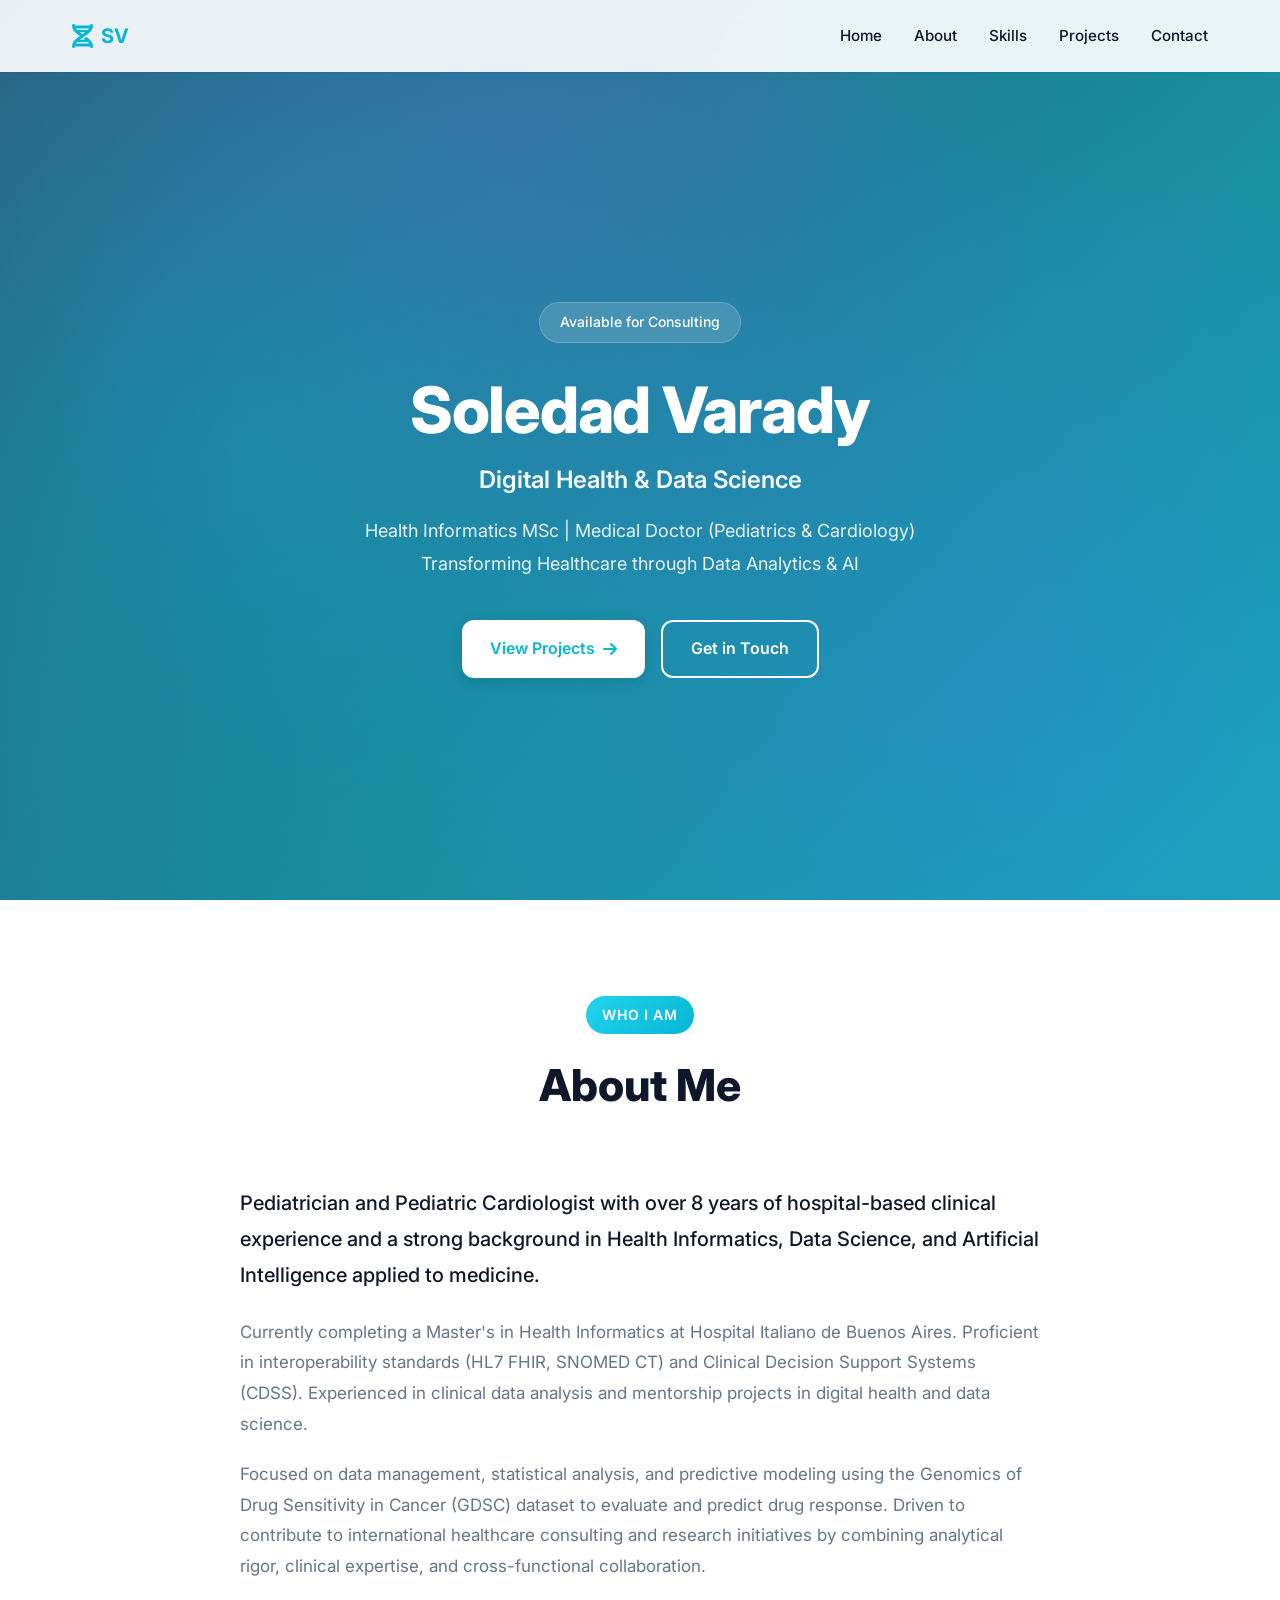
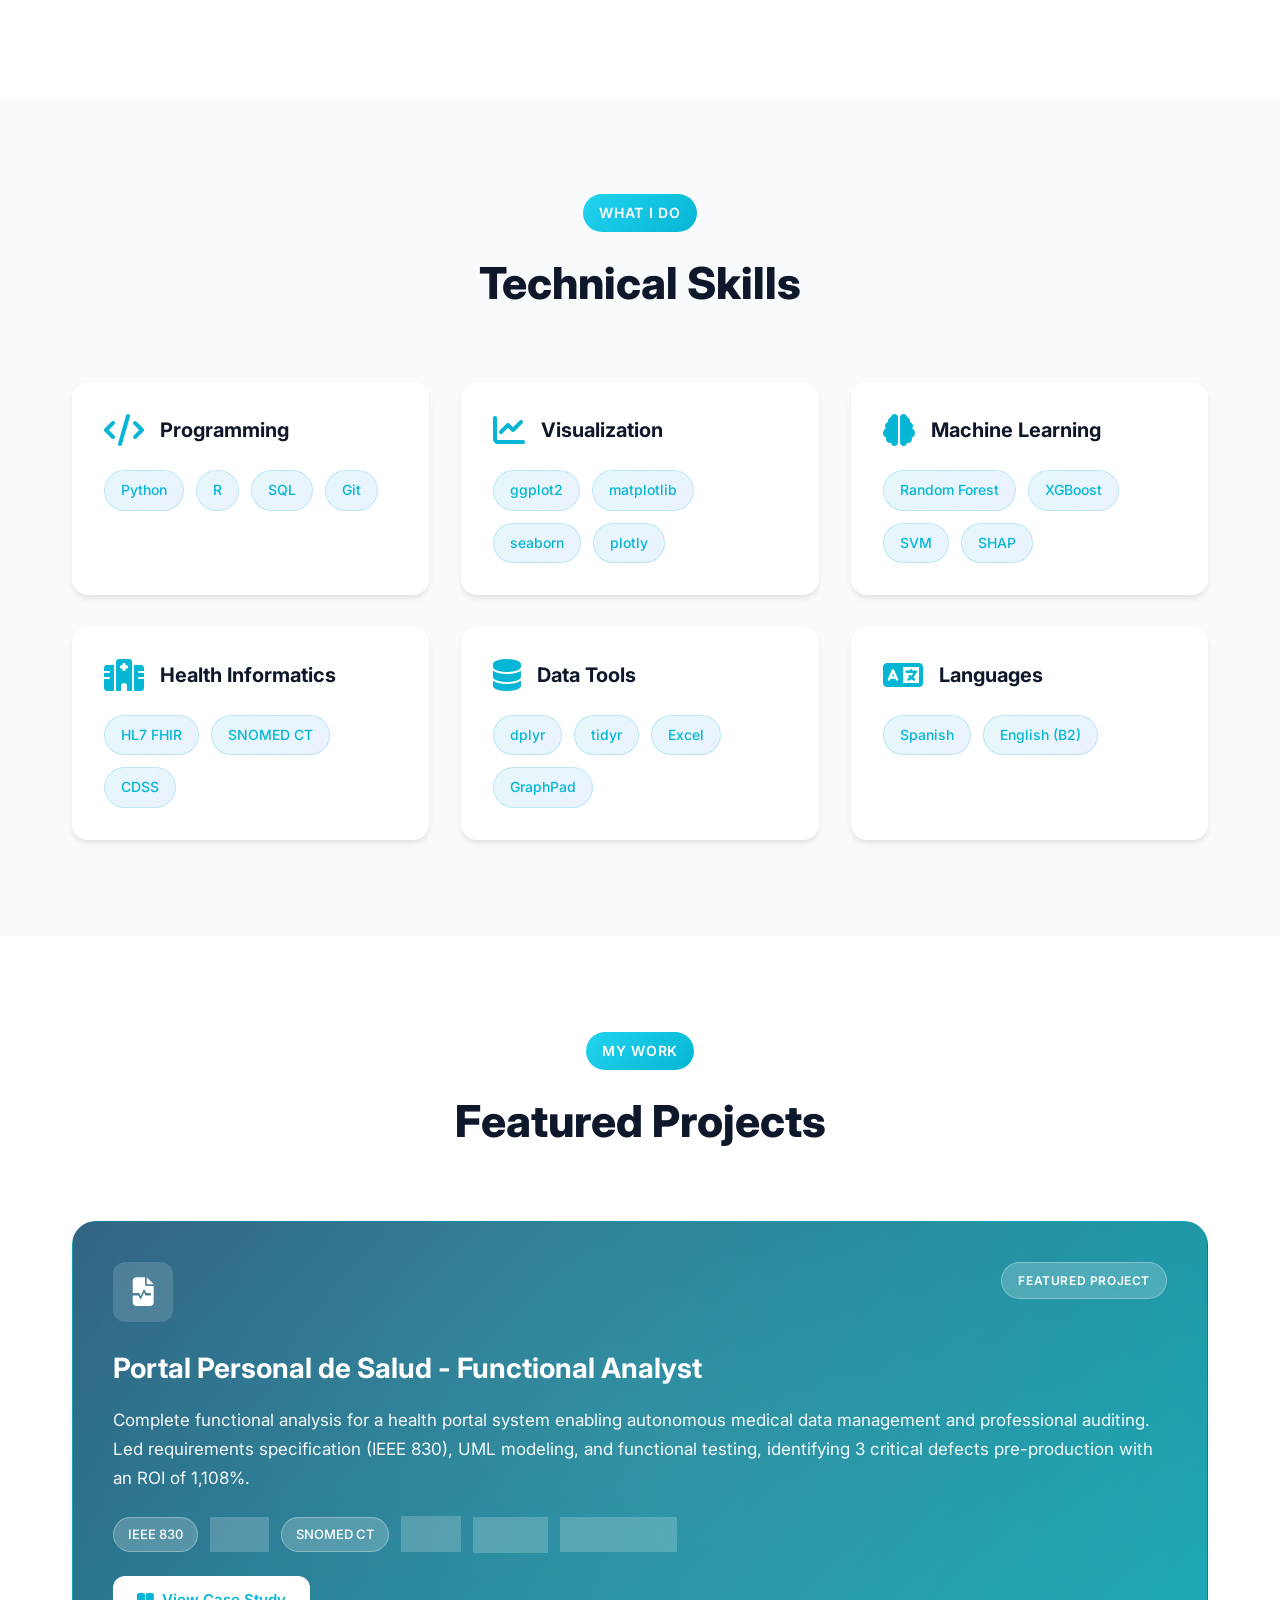
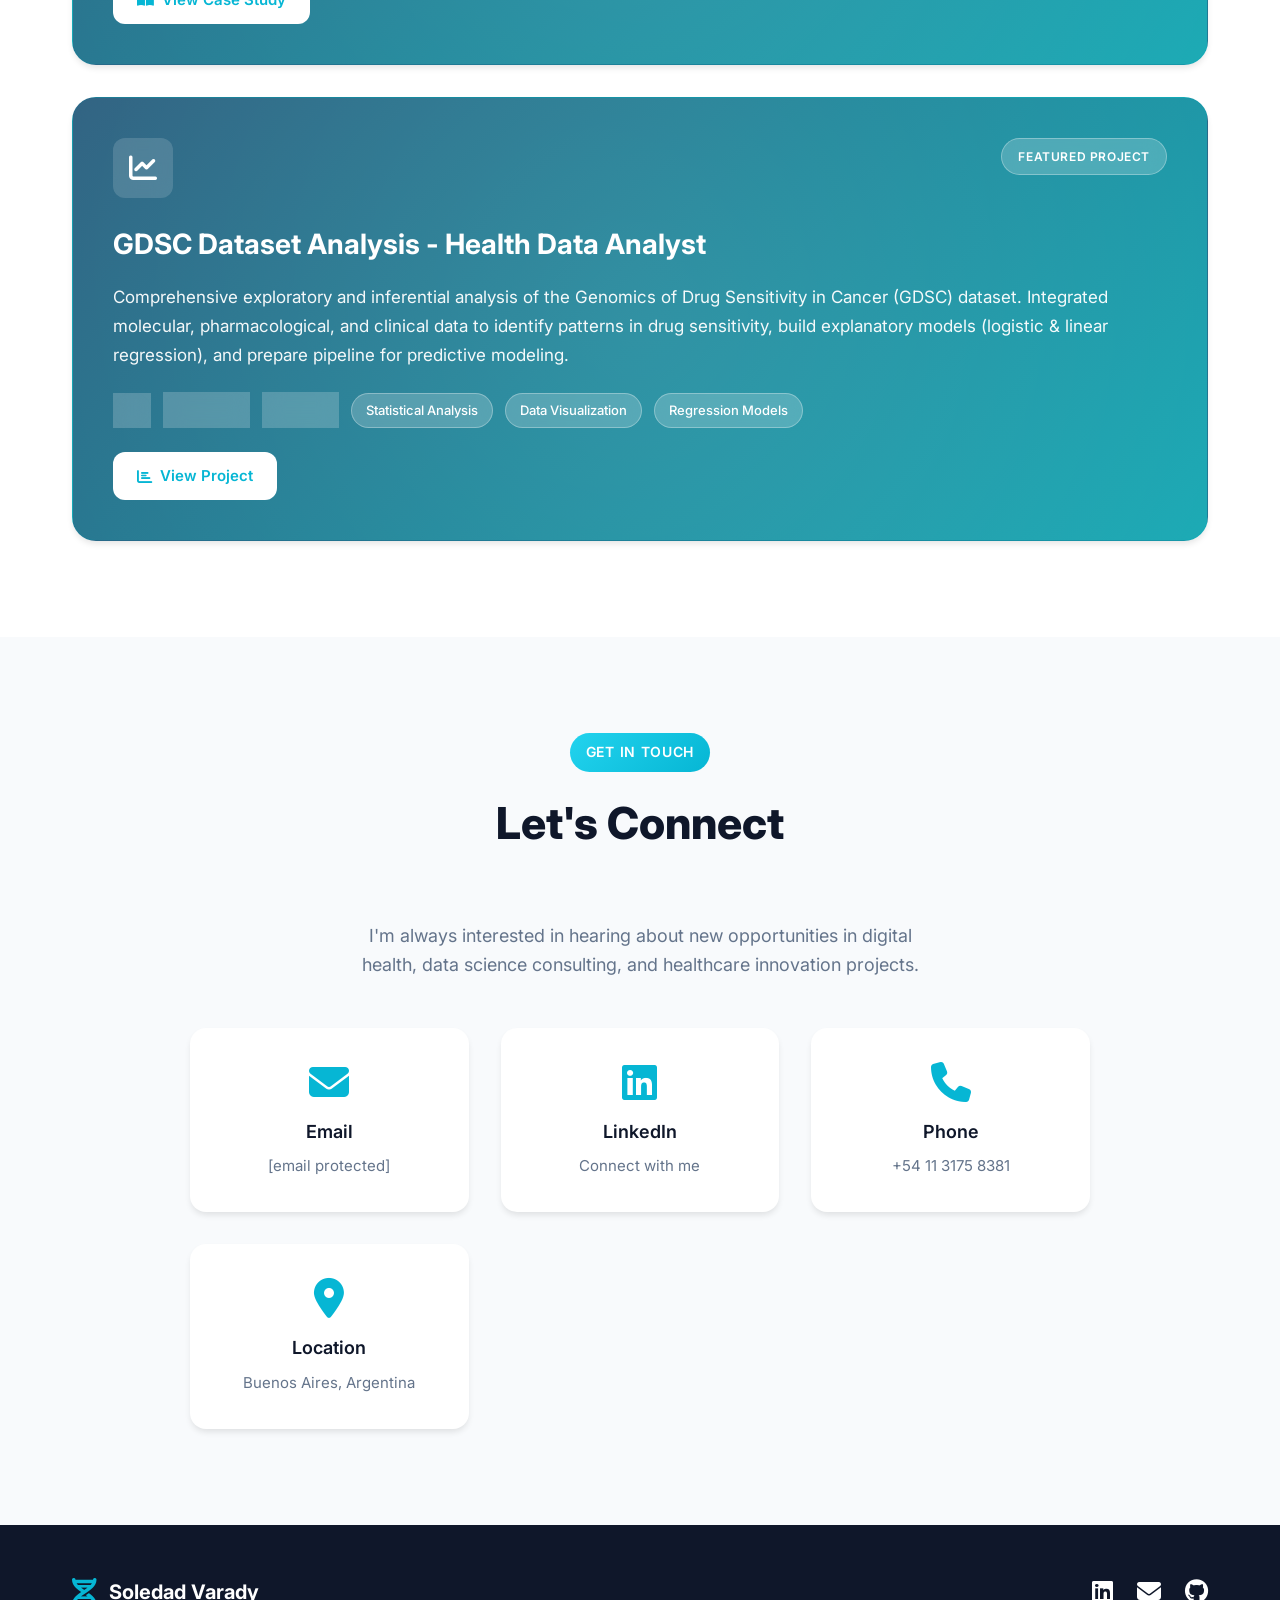
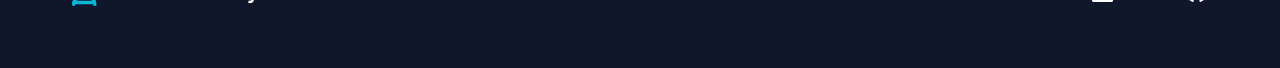
==== commit 42e54a4b: "Update index.html" ====
--- a/index.html
+++ b/index.html
@@ -165,61 +165,59 @@
                 <h2 class="section-title">Featured Projects</h2>
             </div>
             <div class="projects-container">
-            
-                <!-- Project 2 -->
-                <div class="project-card">
+                <!-- Project 1: Functional Analyst -->
+                <div class="project-card featured">
                     <div class="project-header">
                         <div class="project-icon">
-                            <i class="fas fa-database"></i>
+                            <i class="fas fa-file-medical-alt"></i>
                         </div>
-                    </div>
-                    <h3 class="project-title">Clinical-Pharmacological Data Integration</h3>
+                        <span class="project-badge">Featured Project</span>
+                    </div>
+                    <h3 class="project-title">Portal Personal de Salud - Functional Analyst</h3>
                     <p class="project-description">
-                        Processed, integrated, and curated the GDSC dataset in R. Built a consolidated and well-documented dataset for predictive analysis, applying data wrangling, missing data management, and variable standardization techniques.
+                        Complete functional analysis for a health portal system enabling autonomous medical data management and professional auditing. Led requirements specification (IEEE 830), UML modeling, and functional testing, identifying 3 critical defects pre-production with an ROI of 1,108%.
+                    </p>
+                    <div class="project-tech">
+                        <span class="tech-tag">IEEE 830</span>
+                        <span class="tech-tag">UML</span>
+                        <span class="tech-tag">SNOMED CT</span>
+                        <span class="tech-tag">FHIR</span>
+                        <span class="tech-tag">Testing</span>
+                        <span class="tech-tag">Requirements</span>
+                    </div>
+                    <div class="project-actions">
+                        <a href="functional-analyst.html" class="project-btn primary">
+                            <i class="fas fa-book-open"></i>
+                            View Case Study
+                        </a>
+                    </div>
+                </div>
+
+                <!-- Project 2: Health Data Analyst -->
+                <div class="project-card featured">
+                    <div class="project-header">
+                        <div class="project-icon">
+                            <i class="fas fa-chart-line"></i>
+                        </div>
+                        <span class="project-badge">Featured Project</span>
+                    </div>
+                    <h3 class="project-title">GDSC Dataset Analysis - Health Data Analyst</h3>
+                    <p class="project-description">
+                        Comprehensive exploratory and inferential analysis of the Genomics of Drug Sensitivity in Cancer (GDSC) dataset. Integrated molecular, pharmacological, and clinical data to identify patterns in drug sensitivity, build explanatory models (logistic & linear regression), and prepare pipeline for predictive modeling.
                     </p>
                     <div class="project-tech">
                         <span class="tech-tag">R</span>
-                        <span class="tech-tag">dplyr</span>
-                        <span class="tech-tag">tidyr</span>
-                        <span class="tech-tag">data.table</span>
-                    </div>
-                </div>
-
-                <!-- Project 3 -->
-                <div class="project-card">
-                    <div class="project-header">
-                        <div class="project-icon">
+                        <span class="tech-tag">tidyverse</span>
+                        <span class="tech-tag">ggplot2</span>
+                        <span class="tech-tag">Statistical Analysis</span>
+                        <span class="tech-tag">Data Visualization</span>
+                        <span class="tech-tag">Regression Models</span>
+                    </div>
+                    <div class="project-actions">
+                        <a href="health-data-analyst.html" class="project-btn primary">
                             <i class="fas fa-chart-bar"></i>
-                        </div>
-                    </div>
-                    <h3 class="project-title">Pharmacological Sensitivity Analysis</h3>
-                    <p class="project-description">
-                        Performed exploratory and statistical analysis of pharmacological data to identify patterns between molecular profiles and drug response. Visualized key metrics (AUC, IC50) and conducted hypothesis testing by cancer type.
-                    </p>
-                    <div class="project-tech">
-                        <span class="tech-tag">R</span>
-                        <span class="tech-tag">ggplot2</span>
-                        <span class="tech-tag">plotly</span>
-                        <span class="tech-tag">ComplexHeatmap</span>
-                    </div>
-                </div>
-
-                <!-- Project 4 -->
-                <div class="project-card">
-                    <div class="project-header">
-                        <div class="project-icon">
-                            <i class="fas fa-robot"></i>
-                        </div>
-                    </div>
-                    <h3 class="project-title">Predictive Modeling of Drug Sensitivity</h3>
-                    <p class="project-description">
-                        Developed regression and classification models to predict drug sensitivity in tumor cell lines. Conducted feature selection, cross-validation, and evaluation using clinically interpretable performance metrics.
-                    </p>
-                    <div class="project-tech">
-                        <span class="tech-tag">Random Forest</span>
-                        <span class="tech-tag">XGBoost</span>
-                        <span class="tech-tag">SVM</span>
-                        <span class="tech-tag">SHAP</span>
+                            View Project
+                        </a>
                     </div>
                 </div>
             </div>
@@ -238,10 +236,10 @@
                     I'm always interested in hearing about new opportunities in digital health, data science consulting, and healthcare innovation projects.
                 </p>
                 <div class="contact-grid">
-                    <a href="mailto:varadysoledad@gmail.com" class="contact-card">
+                    <a href="/cdn-cgi/l/email-protection#6711061506031e14080b0203060327000a060e0b4904080a" class="contact-card">
                         <i class="fas fa-envelope"></i>
                         <h3>Email</h3>
-                        <p>varadysoledad@gmail.com</p>
+                        <p><span class="__cf_email__" data-cfemail="6711061506031e14080b0203060327000a060e0b4904080a">[email&#160;protected]</span></p>
                     </a>
                     <a href="https://www.linkedin.com/in/soledad-varady-9620a8216" target="_blank" class="contact-card">
                         <i class="fab fa-linkedin"></i>
@@ -273,14 +271,7 @@
                 </div>
                 <div class="footer-links">
                     <a href="https://www.linkedin.com/in/soledad-varady-9620a8216" target="_blank"><i class="fab fa-linkedin"></i></a>
-                    <a href="mailto:varadysoledad@gmail.com"><i class="fas fa-envelope"></i></a>
+                    <a href="/cdn-cgi/l/email-protection#c3b5a2b1a2a7bab0acafa6a7a2a783a4aea2aaafeda0acae"><i class="fas fa-envelope"></i></a>
                     <a href="https://github.com/svarady" target="_blank"><i class="fab fa-github"></i></a>
                 </div>
-            </div>
-            <p class="footer-text">&copy; 2024 Soledad Varady. All rights reserved.</p>
-        </div>
-    </footer>
-
-    <script src="script.js"></script>
-</body>
-</html>
+  
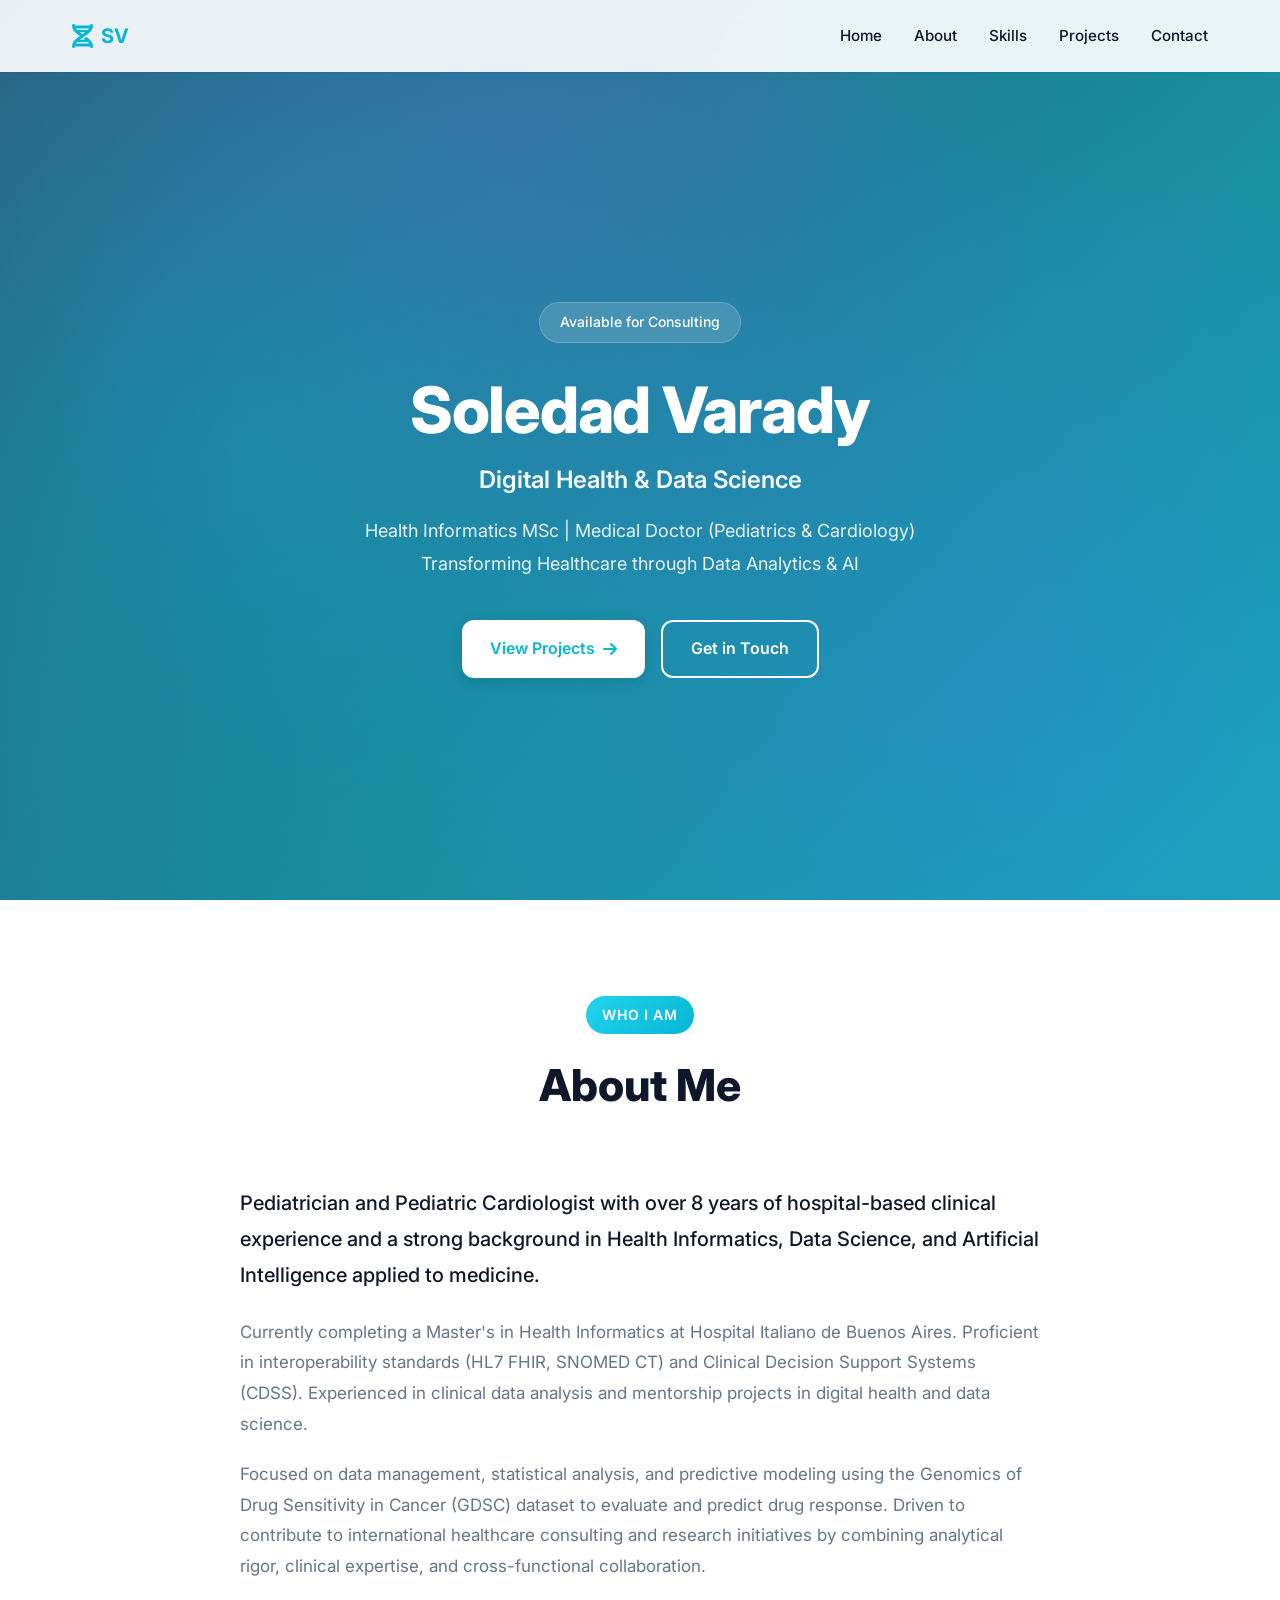
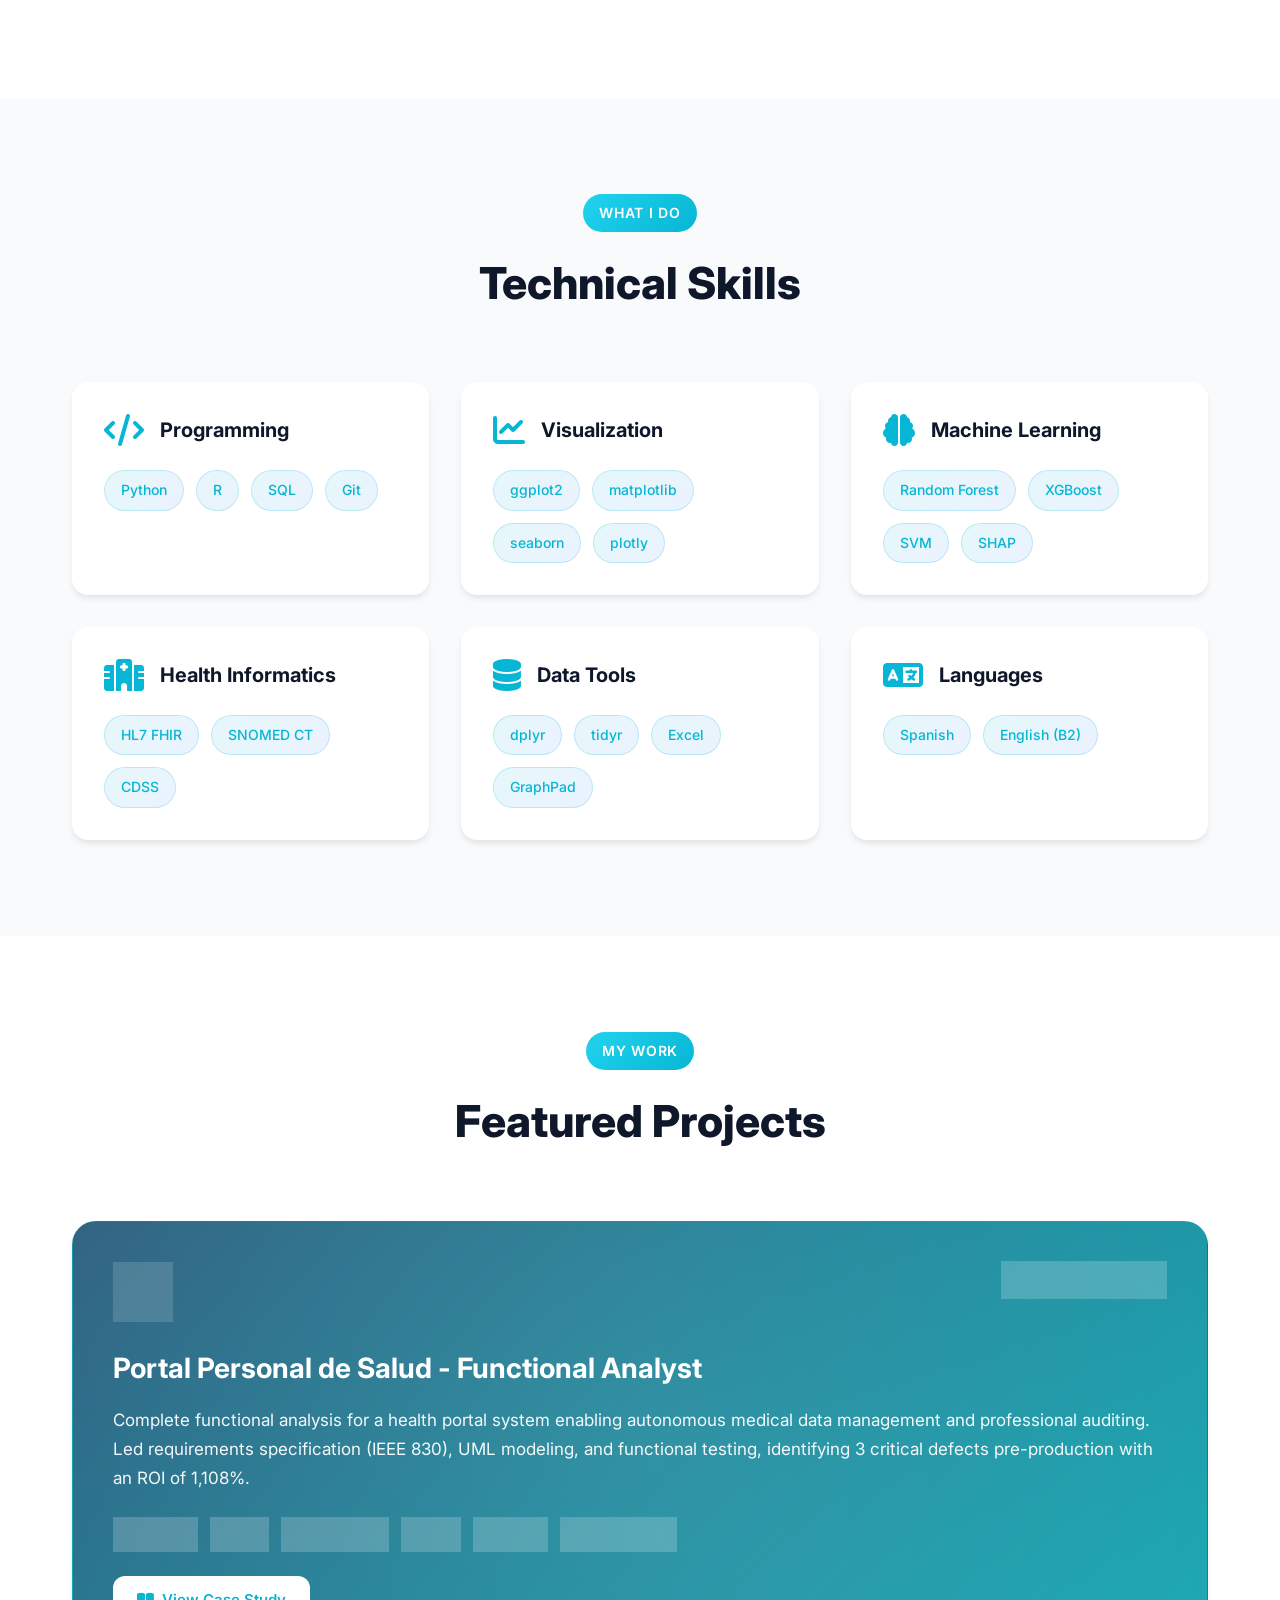
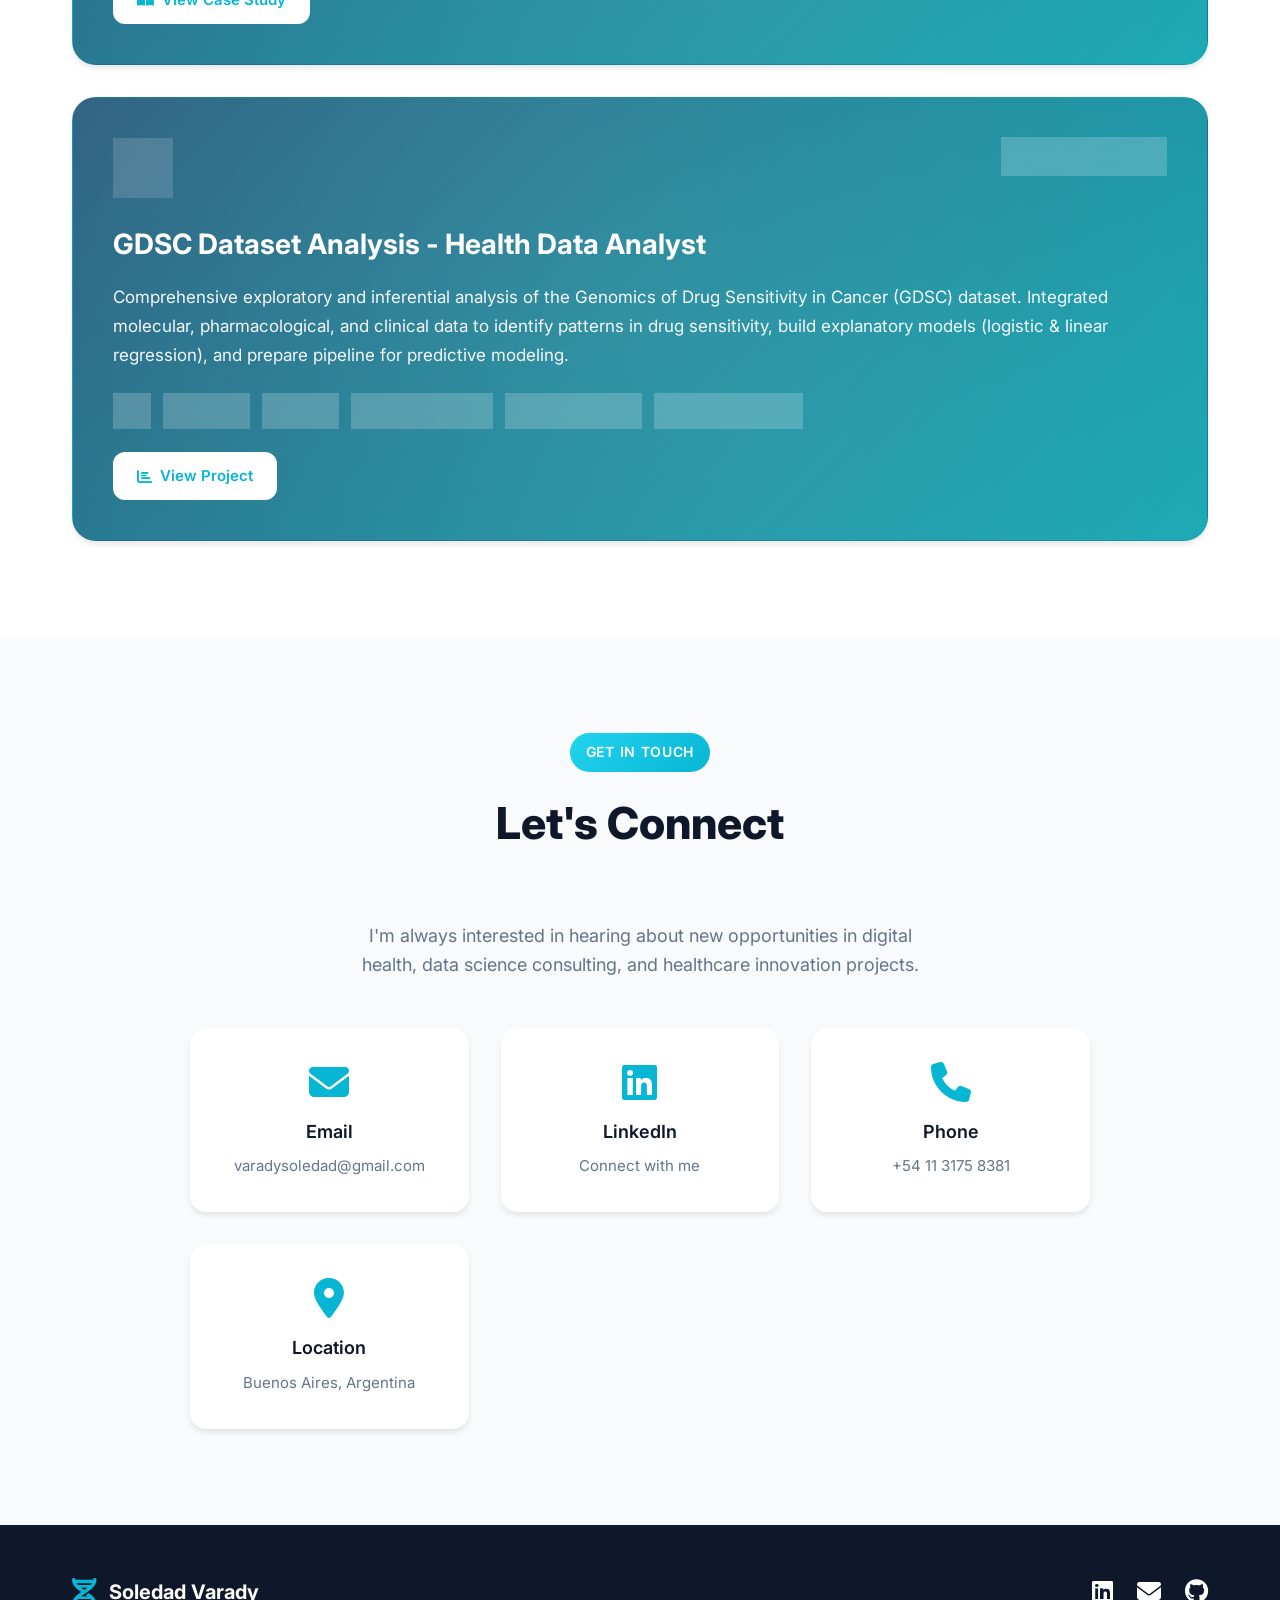
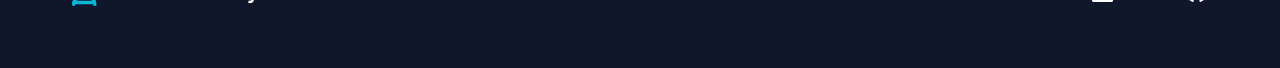
==== commit 058add58: "Update index.html" ====
--- a/index.html
+++ b/index.html
@@ -236,11 +236,12 @@
                     I'm always interested in hearing about new opportunities in digital health, data science consulting, and healthcare innovation projects.
                 </p>
                 <div class="contact-grid">
-                    <a href="/cdn-cgi/l/email-protection#6711061506031e14080b0203060327000a060e0b4904080a" class="contact-card">
+                    <a href="mailto:varadysoledad@gmail.com" class="contact-card">
                         <i class="fas fa-envelope"></i>
-                        <h3>Email</h3>
-                        <p><span class="__cf_email__" data-cfemail="6711061506031e14080b0203060327000a060e0b4904080a">[email&#160;protected]</span></p>
-                    </a>
+                            <h3>Email</h3>
+                           <p>varadysoledad@gmail.com</p>
+                        </a>
+
                     <a href="https://www.linkedin.com/in/soledad-varady-9620a8216" target="_blank" class="contact-card">
                         <i class="fab fa-linkedin"></i>
                         <h3>LinkedIn</h3>
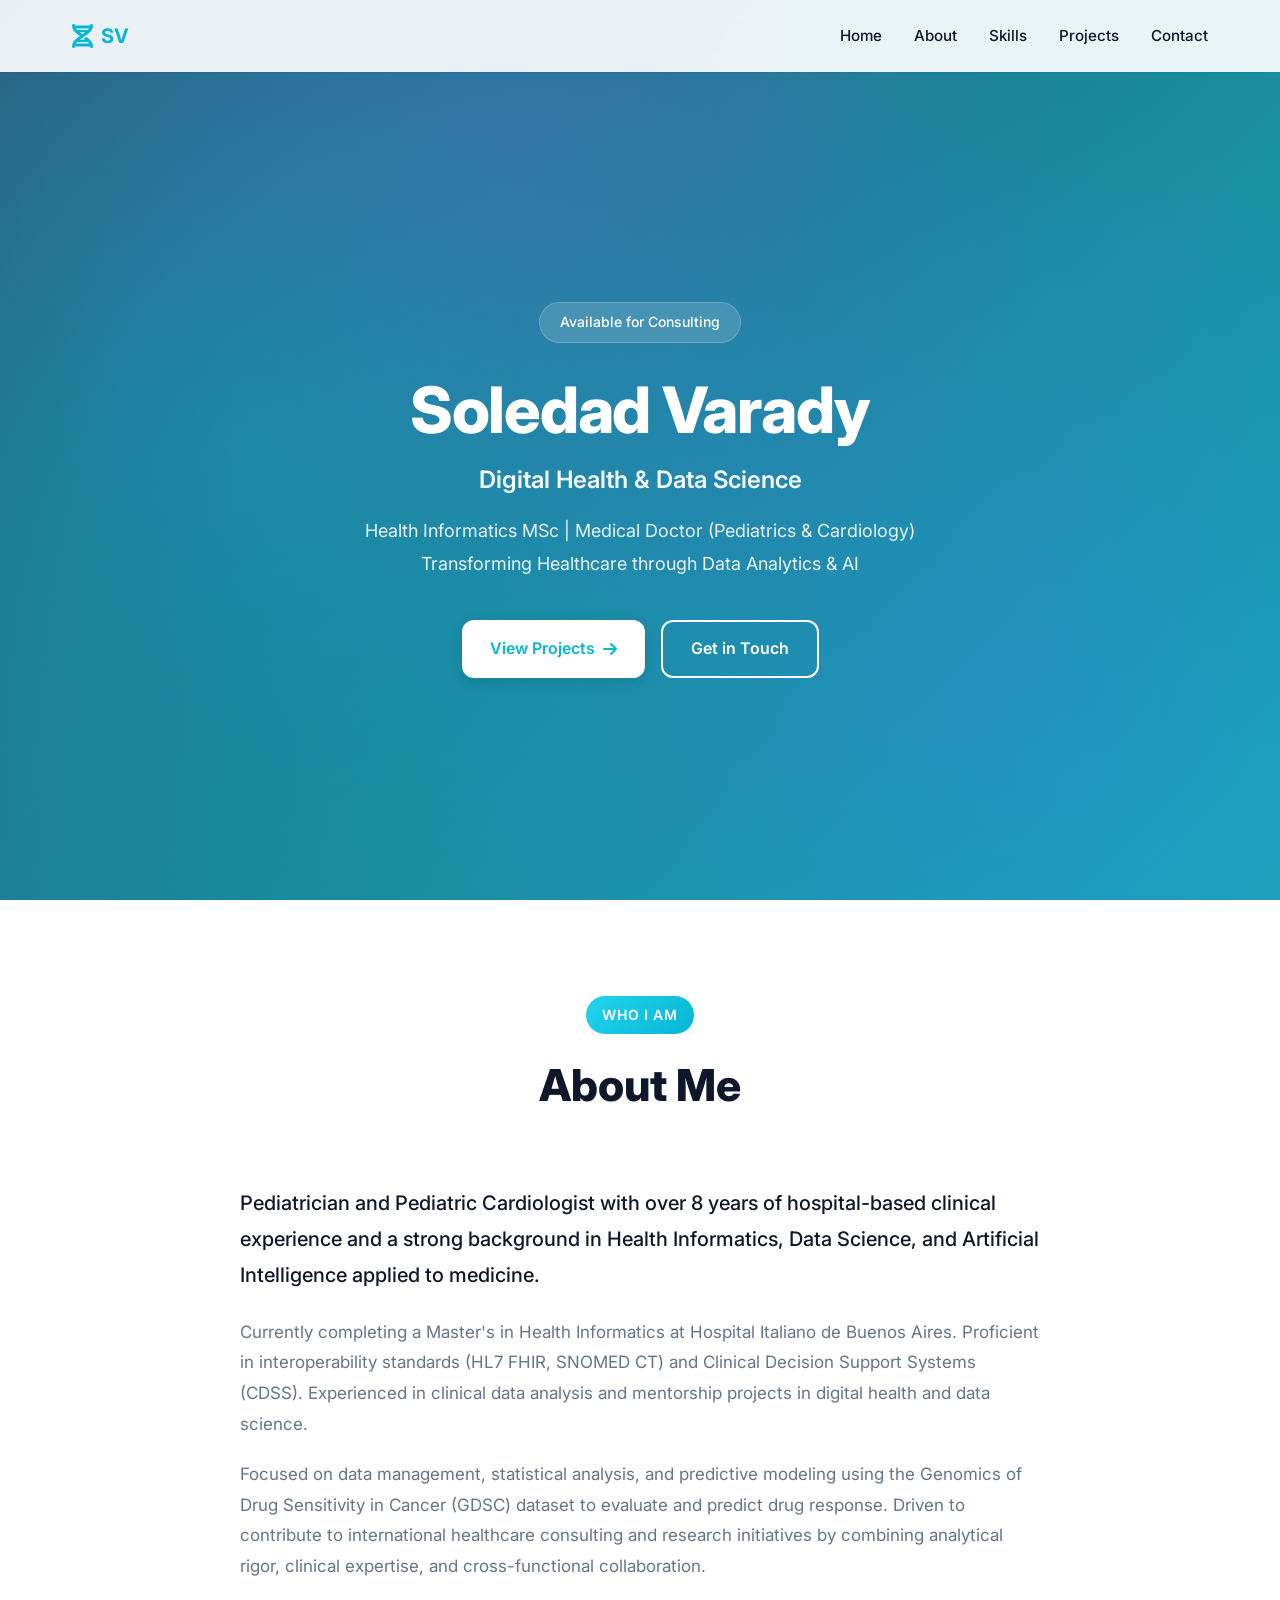
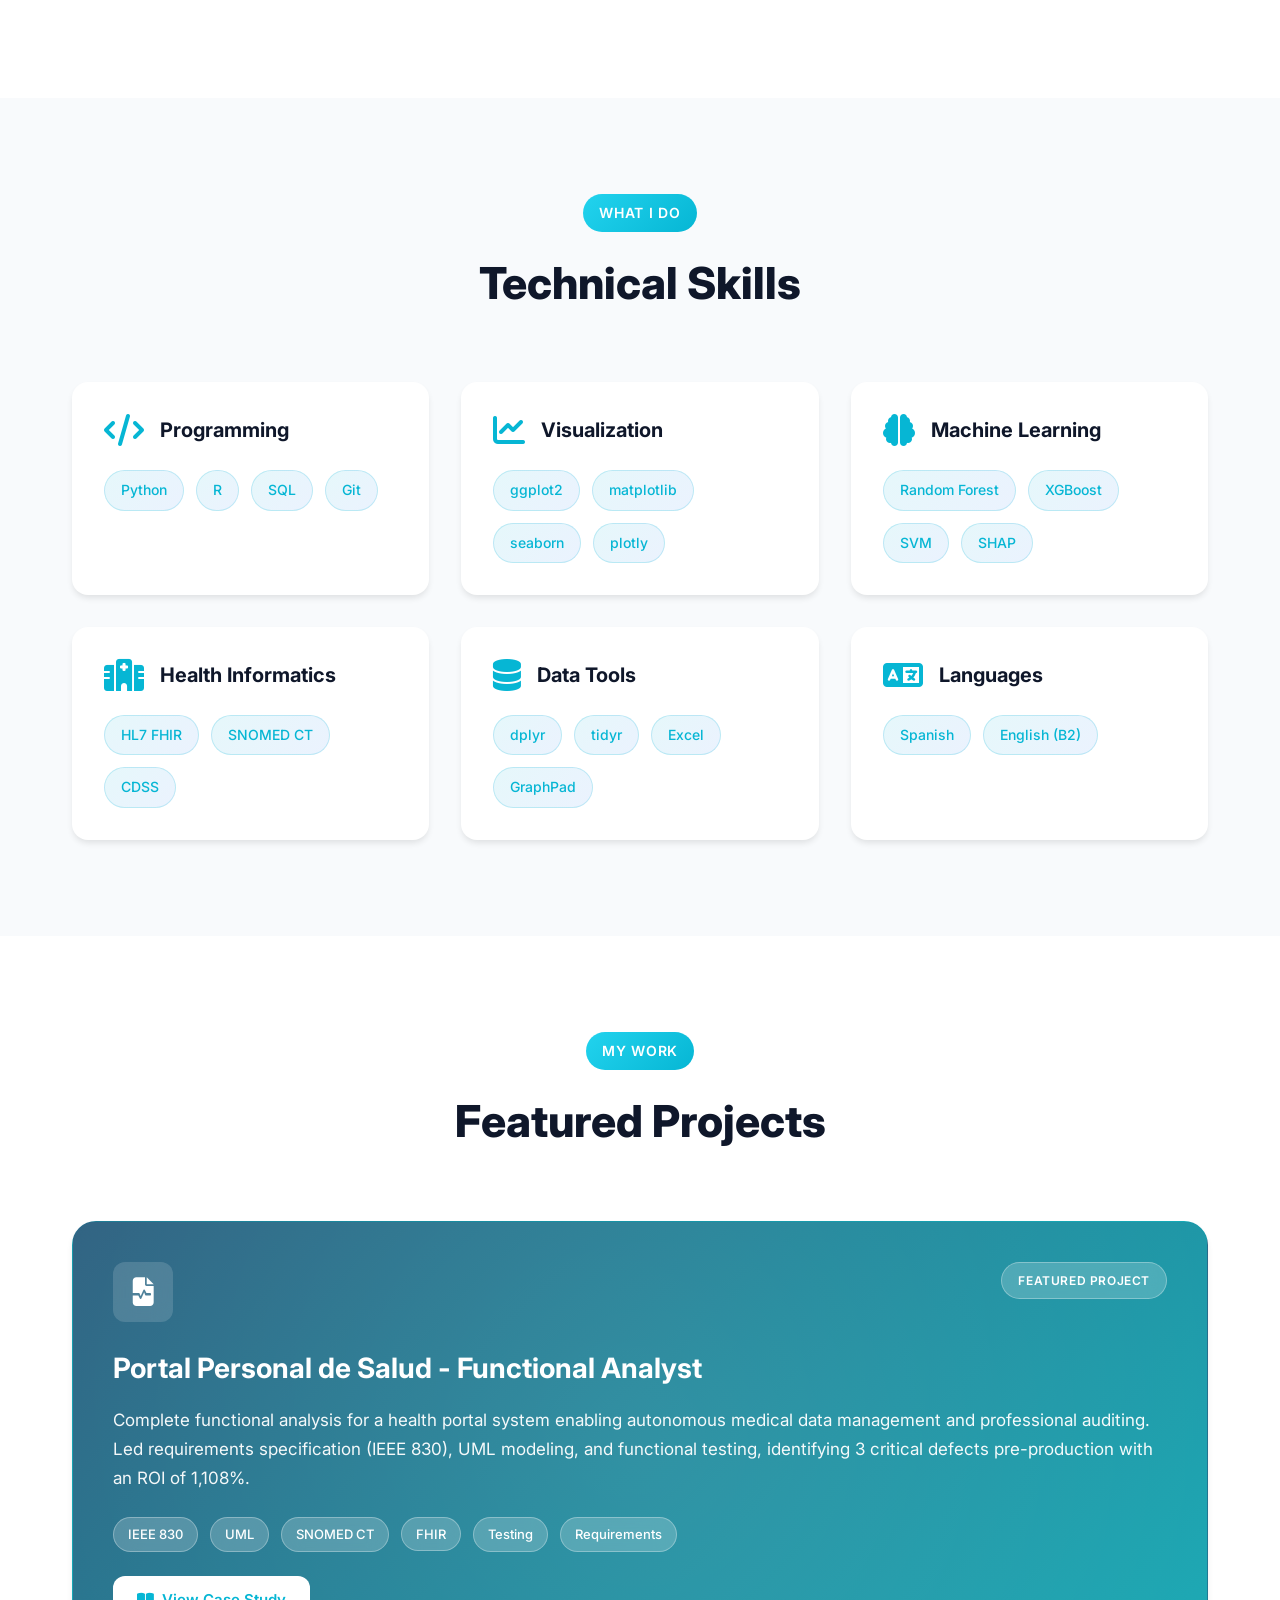
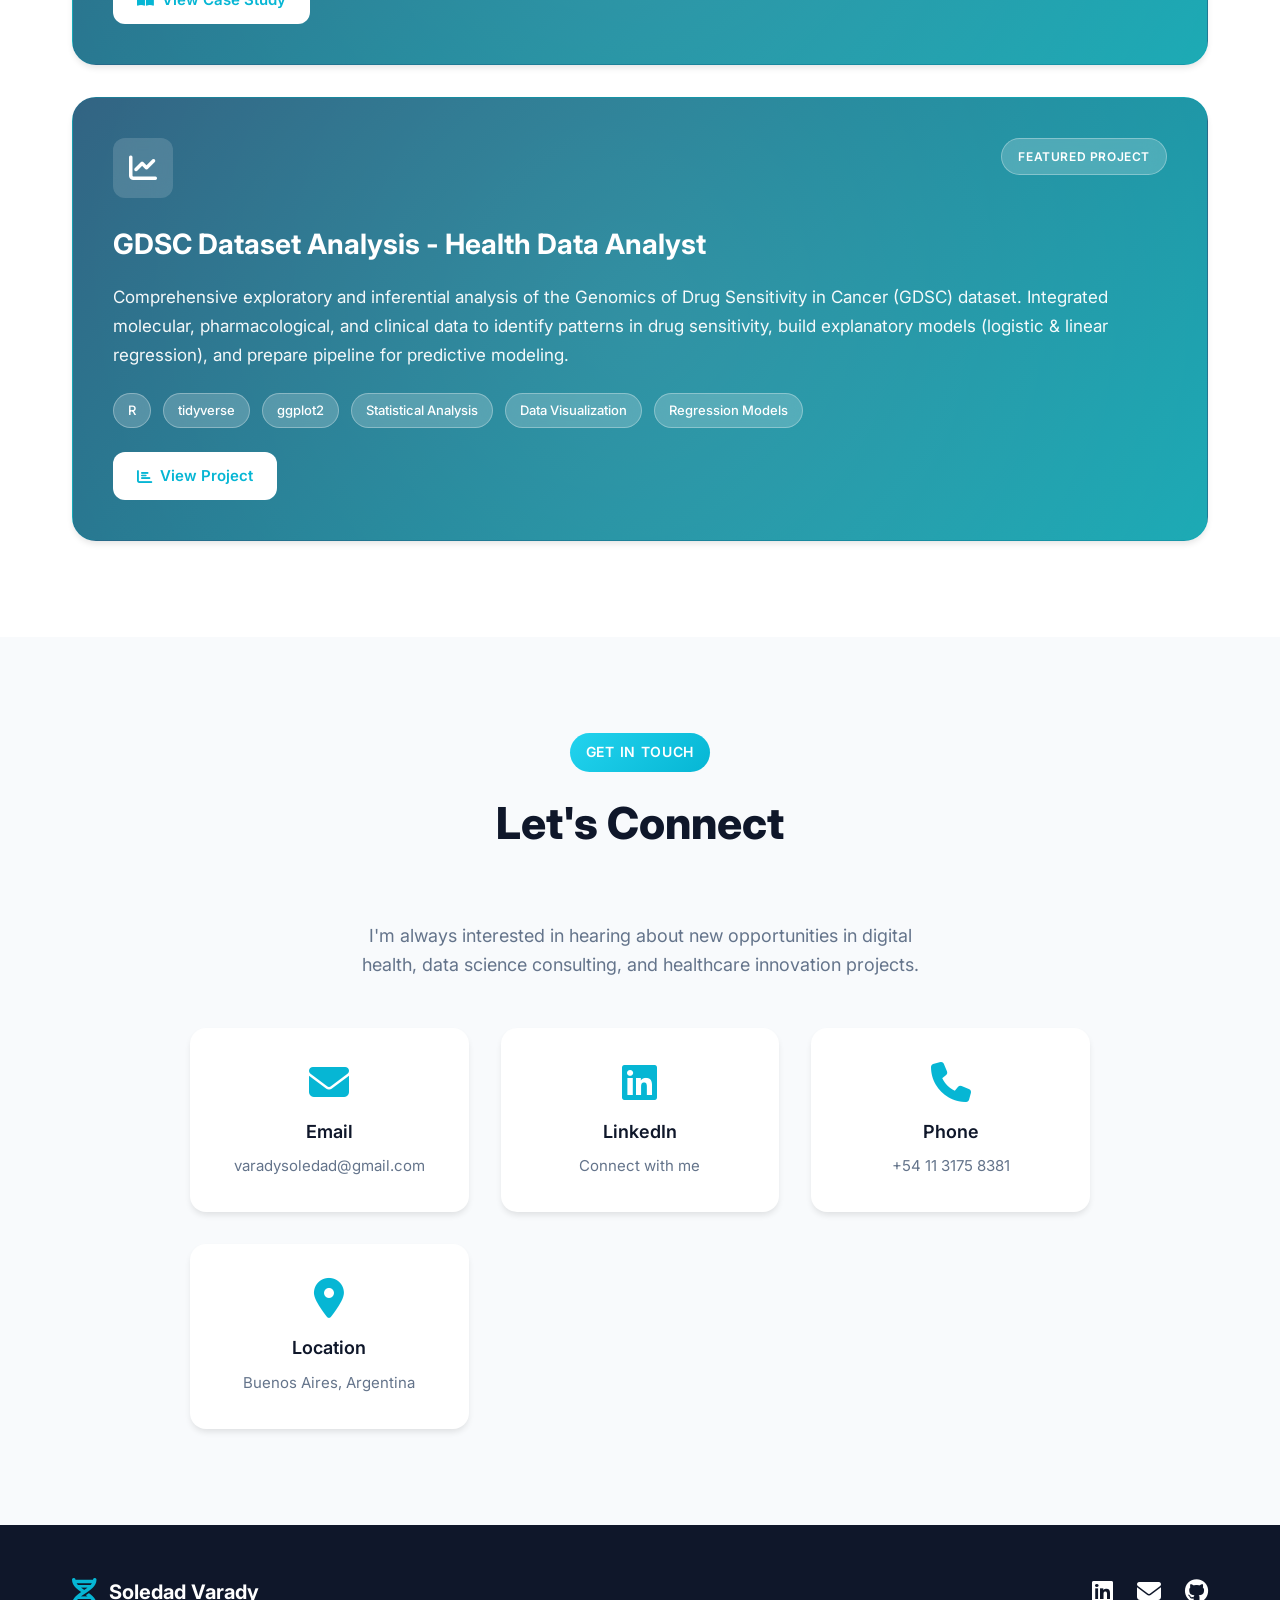
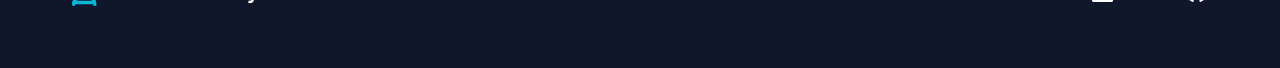
==== commit 9c98f142: "Update index.html" ====
--- a/index.html
+++ b/index.html
@@ -272,7 +272,7 @@
                 </div>
                 <div class="footer-links">
                     <a href="https://www.linkedin.com/in/soledad-varady-9620a8216" target="_blank"><i class="fab fa-linkedin"></i></a>
-                    <a href="/cdn-cgi/l/email-protection#c3b5a2b1a2a7bab0acafa6a7a2a783a4aea2aaafeda0acae"><i class="fas fa-envelope"></i></a>
+                    <a href="mailto:varadysoledad@gmail.com"><i class="fas fa-envelope"></i></a>
                     <a href="https://github.com/svarady" target="_blank"><i class="fab fa-github"></i></a>
                 </div>
   
